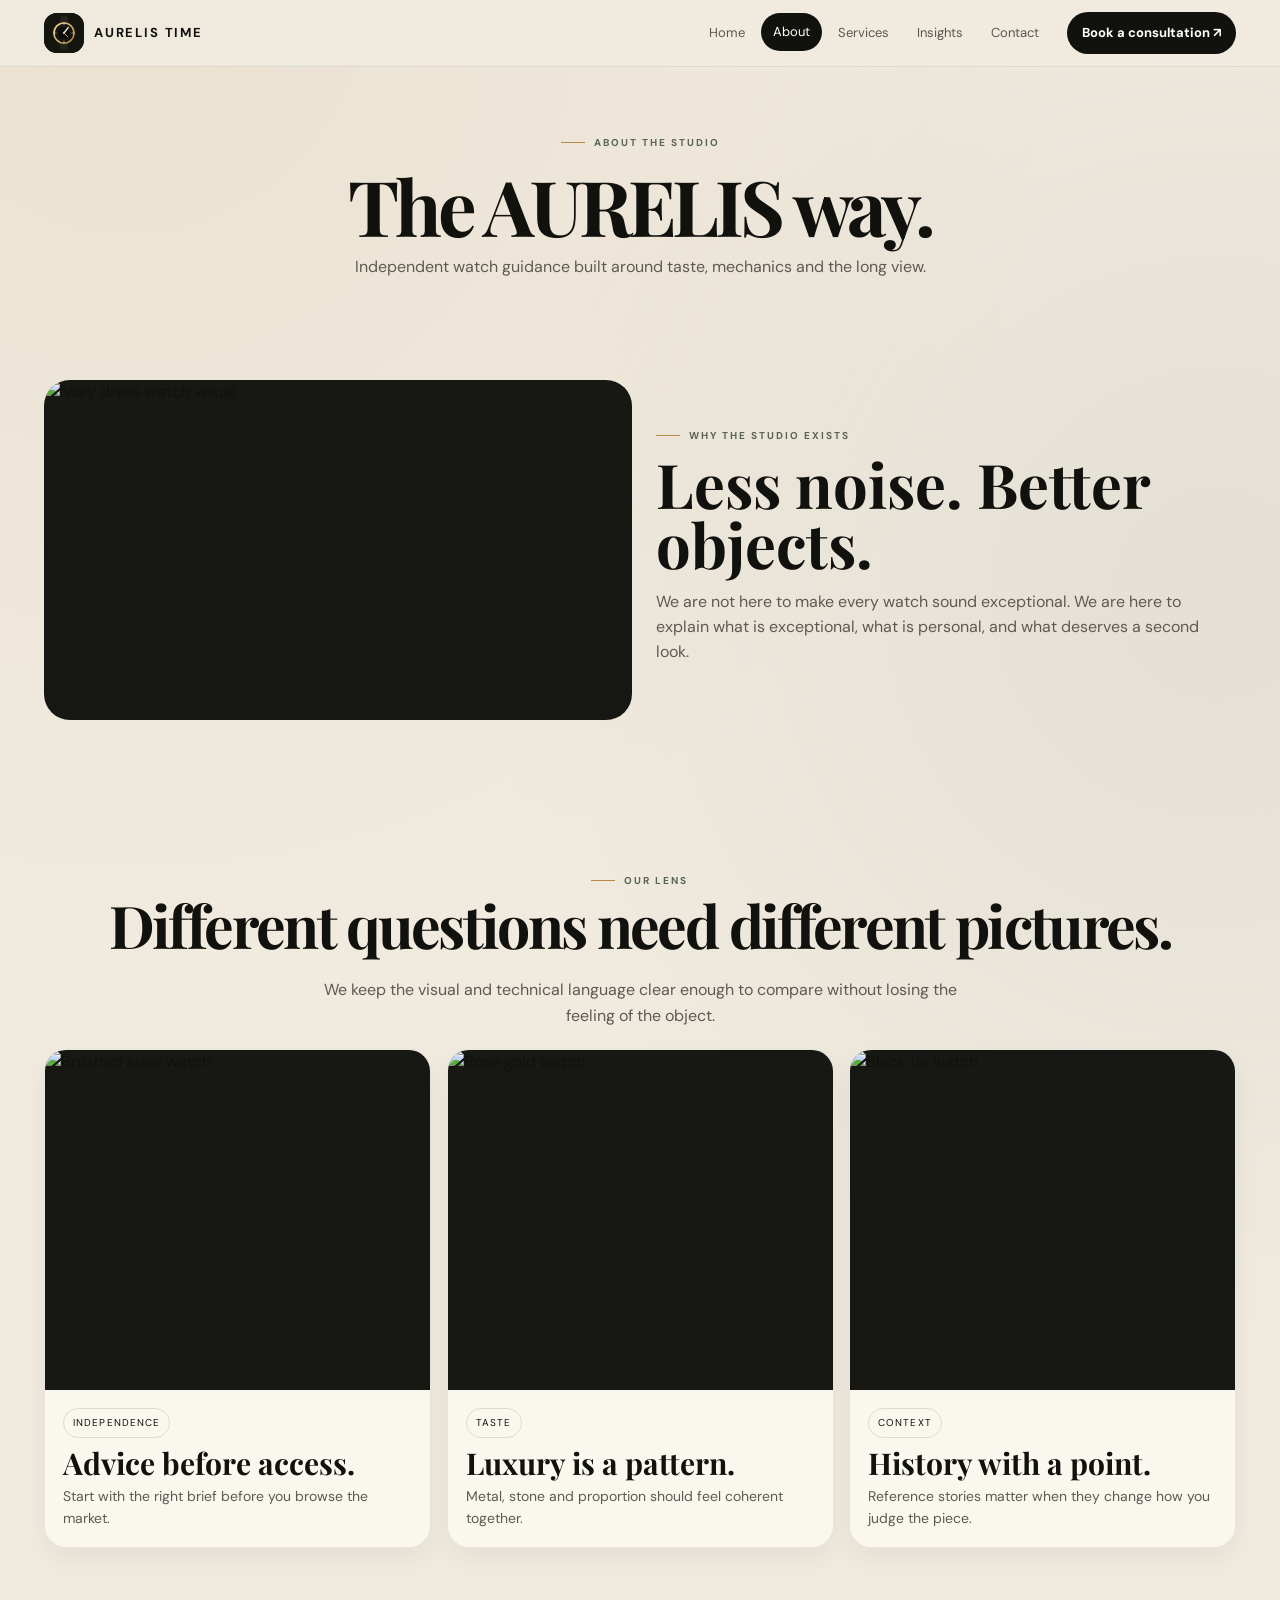
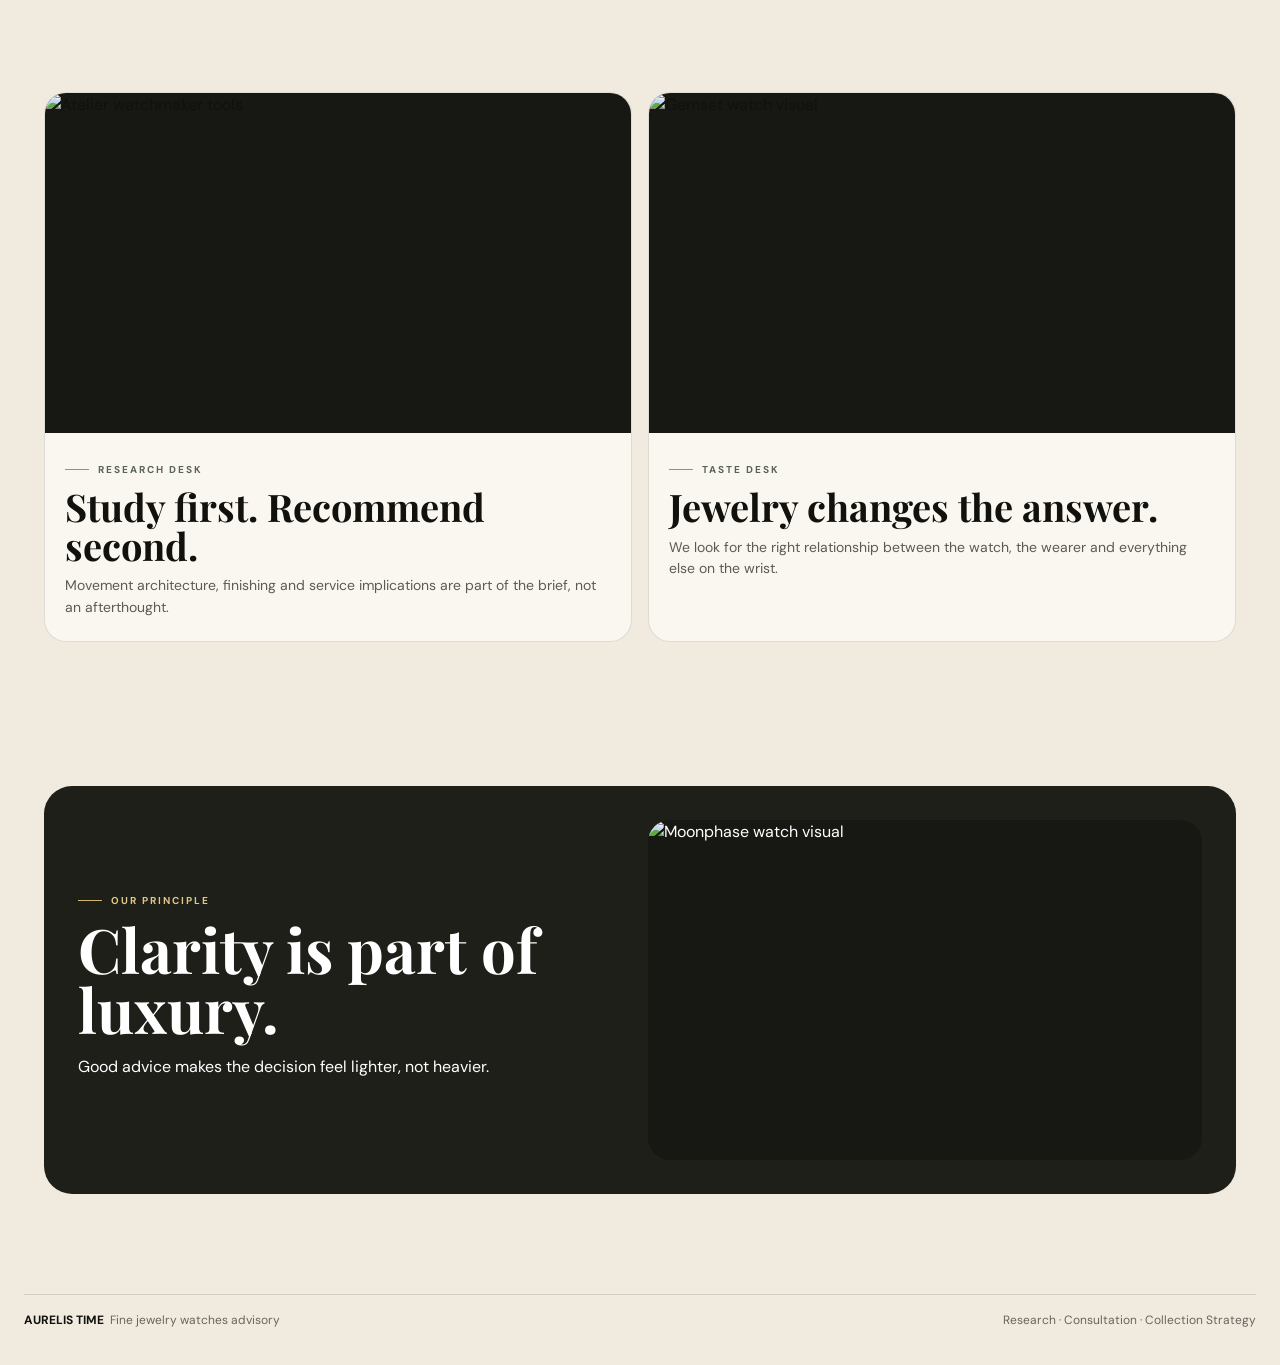
==== about.html @ 99f890ec "FirstCommit" ====
<!doctype html><html lang="en"><head><meta charset="utf-8"><meta name="viewport" content="width=device-width,initial-scale=1"><title>About — AURELIS TIME</title><meta name="description" content="About AURELIS TIME and our independent fine jewelry watch advisory approach."><link rel="icon" href="assets/favicon.svg" type="image/svg+xml"><link rel="stylesheet" href="styles.css"></head><body data-page="about"><header class="site-header"><div class="nav"><a class="brand" href="index.html"><span class="logo-mark"><img src="assets/favicon.svg" alt="AURELIS TIME logo" loading="lazy" decoding="async"></span><span>AURELIS TIME</span></a><button class="menu-btn" aria-label="Open menu">☰</button><nav class="nav-links"><a data-page="home" href="index.html">Home</a><a data-page="about" href="about.html">About</a><a data-page="services" href="services.html">Services</a><a data-page="insights" href="insights.html">Insights</a><a data-page="contact" href="contact.html">Contact</a></nav><a class="nav-cta" href="contact.html">Book a consultation ↗</a></div></header><main>
<section class="page-hero centered"><div class="eyebrow">About the studio</div><h1>The AURELIS way.</h1><p>Independent watch guidance built around taste, mechanics and the long view.</p></section>
<section class="section"><div class="center-stage"><div class="image-wrap"><img src="https://images.pexels.com/photos/7263465/pexels-photo-7263465.jpeg?cs=srgb&dl=pexels-rachel-claire-7263465.jpg&fm=jpg" alt="Ivory dress watch visual" loading="lazy" decoding="async"></div><div class="stage-copy"><div class="eyebrow">Why the studio exists</div><h2>Less noise. Better objects.</h2><p>We are not here to make every watch sound exceptional. We are here to explain what is exceptional, what is personal, and what deserves a second look.</p></div></div></section>
<section class="section"><div class="section-head centered"><div><div class="eyebrow">Our lens</div><h2>Different questions need different pictures.</h2></div><p>We keep the visual and technical language clear enough to compare without losing the feeling of the object.</p></div><div class="card-grid waterfall"><article class="card"><div class="image-wrap"><img src="https://images.pexels.com/photos/17572540/pexels-photo-17572540.png?cs=srgb&dl=pexels-sirflynn-17572540.jpg&fm=jpg" alt="Brushed steel watch" loading="lazy" decoding="async"></div><div class="card-body"><span class="chip">Independence</span><h3>Advice before access.</h3><p>Start with the right brief before you browse the market.</p></div></article><article class="card"><div class="image-wrap"><img src="https://images.pexels.com/photos/25227839/pexels-photo-25227839.jpeg?cs=srgb&dl=pexels-melike-b-1541266-25227839.jpg&fm=jpg" alt="Rose gold watch" loading="lazy" decoding="async"></div><div class="card-body"><span class="chip">Taste</span><h3>Luxury is a pattern.</h3><p>Metal, stone and proportion should feel coherent together.</p></div></article><article class="card"><div class="image-wrap"><img src="https://images.pexels.com/photos/16562978/pexels-photo-16562978.jpeg?cs=srgb&dl=pexels-alex-orellana-2354502-16562978.jpg&fm=jpg" alt="Black tie watch" loading="lazy" decoding="async"></div><div class="card-body"><span class="chip">Context</span><h3>History with a point.</h3><p>Reference stories matter when they change how you judge the piece.</p></div></article></div></section>
<section class="section"><div class="split"><article class="split-panel"><div class="image-wrap"><img src="https://images.pexels.com/photos/8327807/pexels-photo-8327807.jpeg?cs=srgb&dl=pexels-tima-miroshnichenko-8327807.jpg&fm=jpg" alt="Atelier watchmaker tools" loading="lazy" decoding="async"></div><div class="copy"><div class="eyebrow">Research desk</div><h3>Study first. Recommend second.</h3><p>Movement architecture, finishing and service implications are part of the brief, not an afterthought.</p></div></article><article class="split-panel"><div class="image-wrap"><img src="https://images.pexels.com/photos/32025019/pexels-photo-32025019.jpeg?cs=srgb&dl=pexels-zay-small-2151143883-32025019.jpg&fm=jpg" alt="Gemset watch visual" loading="lazy" decoding="async"></div><div class="copy"><div class="eyebrow">Taste desk</div><h3>Jewelry changes the answer.</h3><p>We look for the right relationship between the watch, the wearer and everything else on the wrist.</p></div></article></div></section>
<section class="section"><div class="dark-band"><div class="center-stage dark-stage"><div><div class="eyebrow light">Our principle</div><h2>Clarity is part of luxury.</h2><p>Good advice makes the decision feel lighter, not heavier.</p></div><img src="https://images.pexels.com/photos/15997560/pexels-photo-15997560.jpeg?cs=srgb&dl=pexels-valeriya-15997560.jpg&fm=jpg" alt="Moonphase watch visual" loading="lazy" decoding="async"></div></div></section>
</main><footer><div class="foot"><div><b>AURELIS TIME</b><span>Fine jewelry watches advisory</span></div><div>Research · Consultation · Collection Strategy</div></div></footer><script src="app.js"></script></body></html>
---- styles.css ----
@import url('https://fonts.googleapis.com/css2?family=DM+Sans:wght@400;500;600;700&family=Playfair+Display:wght@500;600;700&display=swap');
:root{--ink:#11110d;--ink2:#1d1f18;--paper:#f0eadf;--panel:#faf7f0;--line:rgba(18,19,15,.12);--gold:#b68a43;--gold2:#e3c786;--olive:#596455;--muted:#6f6a62;--serif:'Playfair Display',Georgia,serif;--sans:'DM Sans',Arial,sans-serif;--ease:cubic-bezier(.19,1,.22,1)}
*{box-sizing:border-box}html{scroll-behavior:smooth}body{margin:0;background:radial-gradient(circle at 10% 0,rgba(182,138,67,.09),transparent 30%),radial-gradient(circle at 95% 20%,rgba(89,100,85,.08),transparent 28%),var(--paper);color:var(--ink);font-family:var(--sans);line-height:1.55;overflow-x:hidden}body:before{content:'';position:fixed;inset:0;pointer-events:none;opacity:.18;background-image:radial-gradient(rgba(18,19,15,.08) .65px,transparent .65px);background-size:14px 14px;z-index:-1}a{color:inherit;text-decoration:none}img{display:block;width:100%;height:340px;object-fit:cover;background:#171813} img[alt]{color:inherit}button,input,textarea,select{font:inherit}
.site-header{position:sticky;top:0;z-index:1000;background:rgba(240,234,223,.9);backdrop-filter:blur(18px);border-bottom:1px solid rgba(18,19,15,.08)}.nav{max-width:1240px;margin:auto;display:flex;align-items:center;gap:16px;padding:12px 24px}.brand{display:flex;align-items:center;gap:10px;font-size:13px;font-weight:700;letter-spacing:.14em}.logo-mark{width:40px;height:40px;border-radius:13px;overflow:hidden;display:block;flex:none}.logo-mark img{height:40px;object-fit:cover}.nav-links{margin-left:auto;display:flex;gap:4px}.nav-links a{padding:9px 12px;border-radius:999px;font-size:13px;color:#5c574f;transition:.25s var(--ease)}.nav-links a:hover,.nav-links a.active{background:var(--ink);color:#fff;transform:translateY(-1px)}.nav-cta{padding:11px 15px;border-radius:999px;background:var(--ink);color:#fff;font-weight:700;font-size:13px;position:relative;overflow:hidden}.nav-cta:after,.btn:after{content:'';position:absolute;inset:0;background:linear-gradient(115deg,transparent 20%,rgba(255,255,255,.28),transparent 70%);transform:translateX(-130%);transition:.8s var(--ease)}.nav-cta:hover:after,.btn:hover:after{transform:translateX(130%)}.menu-btn{display:none;border:1px solid var(--line);background:transparent;border-radius:12px;padding:9px 11px}
main{max-width:1240px;margin:auto;padding:0 24px}.section{padding:72px 0}.centered{text-align:center}.eyebrow{display:inline-flex;align-items:center;gap:9px;font-size:10px;text-transform:uppercase;letter-spacing:.2em;font-weight:700;color:var(--olive)}.eyebrow:before{content:'';width:24px;height:1px;background:var(--gold)}.eyebrow.light{color:#e5d3ad}.eyebrow.light:before{background:#d6b66d}
.hero{display:grid;grid-template-columns:1.05fr .95fr;gap:34px;align-items:center;padding-top:58px}.hero h1{font-family:var(--serif);font-size:clamp(62px,7.2vw,108px);line-height:.88;letter-spacing:-.065em;margin:16px 0 18px;max-width:720px}.line{display:block;overflow:hidden}.line>span{display:inline-block;animation:rise .95s var(--ease) both}.line:nth-child(2)>span{animation-delay:.12s}.hero h1 em{font-style:normal;color:#9b7335;position:relative}.hero h1 em:after{content:'';position:absolute;left:0;right:-8px;bottom:2px;height:9px;background:linear-gradient(90deg,transparent,rgba(227,199,134,.78),transparent);filter:blur(3px);animation:shine 3s ease-in-out infinite}.lede{max-width:660px;font-size:17px;color:#67625a}.actions{display:flex;gap:10px;flex-wrap:wrap;margin-top:23px}.btn{display:inline-flex;align-items:center;justify-content:center;padding:13px 18px;border-radius:999px;font-size:14px;font-weight:700;position:relative;overflow:hidden;transition:.28s var(--ease)}.btn:hover{transform:translateY(-3px)}.btn-dark{background:var(--ink);color:#fff}.btn-gold{background:linear-gradient(135deg,#8d672f,#d6b570);color:#fff}.btn-soft{background:rgba(255,255,255,.56);border:1px solid var(--line)}.btn-outline-light{color:#fff;border:1px solid rgba(255,255,255,.22);background:transparent}
.micro-note{margin-top:18px;font-size:11px;letter-spacing:.06em;color:#777067;display:flex;align-items:center;gap:8px}.micro-note span{width:7px;height:7px;border-radius:50%;background:var(--gold);box-shadow:0 0 0 5px rgba(182,138,67,.12)}.hero-media,.dark-image{position:relative;border-radius:30px;overflow:hidden;background:#161812;box-shadow:0 26px 70px rgba(38,29,14,.16)}.hero-media{height:340px}.hero-media img{height:340px}.hero-media:after,.dark-image:after,.image-wrap:after,.rail-card:after{content:'';position:absolute;inset:0;background:linear-gradient(120deg,transparent 20%,rgba(255,255,255,.16),transparent 65%);transform:translateX(-125%);animation:mediaSweep 6s ease-in-out infinite}.hero-badge{position:absolute;top:18px;right:18px;width:96px;height:96px;border-radius:50%;display:grid;place-items:center;text-align:center;background:rgba(18,19,15,.78);color:#fff;backdrop-filter:blur(12px);font-size:9px;text-transform:uppercase;letter-spacing:.12em;z-index:2}.hero-note{position:absolute;bottom:16px;left:16px;z-index:2;padding:9px 12px;border-radius:12px;background:rgba(18,19,15,.75);color:#fff;font-size:11px}
.page-hero{padding:68px 0 28px;display:flex;flex-direction:column;align-items:center;gap:12px}.page-hero h1{font-family:var(--serif);font-size:clamp(46px,6vw,88px);line-height:.95;letter-spacing:-.055em;margin:6px auto 0;max-width:1200px;white-space:nowrap;overflow:visible;text-wrap:balance}.page-hero p{max-width:720px;margin:0 auto;color:#5e5a53;font-size:16px;line-height:1.65}.page-hero.centered{text-align:center}
.section-head{display:flex;align-items:end;justify-content:space-between;gap:24px;margin-bottom:20px}.section-head.centered{align-items:center;flex-direction:column}.section-head h2{font-family:var(--serif);font-size:clamp(40px,4.6vw,68px);line-height:.98;letter-spacing:-.045em;margin:7px 0 0}.section-head p{max-width:430px;color:#5e5a53;margin:0;line-height:1.6}.section-head.centered p{max-width:680px}.card-grid{display:grid;grid-template-columns:repeat(3,1fr);gap:16px}.card{background:rgba(250,247,240,.96);border:1px solid rgba(18,19,15,.08);border-radius:22px;overflow:hidden;box-shadow:0 12px 28px rgba(35,27,16,.05);transition:.5s var(--ease)}.card:hover{transform:translateY(-8px);box-shadow:0 26px 54px rgba(35,27,16,.14)}.image-wrap{overflow:hidden;position:relative}.image-wrap img{height:340px;transition:transform .9s var(--ease)}.card:hover .image-wrap img,.split-panel:hover .image-wrap img{transform:scale(1.05)}.card-body{padding:18px;color:var(--ink)}.chip{display:inline-flex;padding:6px 9px;border:1px solid var(--line);border-radius:999px;text-transform:uppercase;letter-spacing:.11em;font-size:10px;margin-bottom:10px}.card h3,.split-panel h3{font-family:var(--serif);font-size:30px;line-height:1.02;margin:0 0 8px}.card p,.split-panel p{margin:0;color:#6d685f;font-size:14px}
.waterfall .card{opacity:1;transform:translateY(26px) scale(.99)}.waterfall.show .card{animation:fall .85s var(--ease) forwards}.waterfall.show .card:nth-child(2){animation-delay:.08s}.waterfall.show .card:nth-child(3){animation-delay:.16s}.waterfall.show .card:nth-child(4){animation-delay:.24s}.waterfall.show .card:nth-child(5){animation-delay:.32s}.waterfall.show .card:nth-child(6){animation-delay:.4s}
.rail-shell{overflow:hidden;padding:4px 0 12px}.rail-track{display:flex;gap:14px;width:max-content;animation:rail 34s linear infinite}.rail-shell:hover .rail-track{animation-play-state:paused}.rail-card{position:relative;width:320px;flex:0 0 auto;border-radius:22px;overflow:hidden;background:#11120f;box-shadow:0 18px 38px rgba(26,20,10,.16)}.rail-card img{height:340px;transition:transform 1s var(--ease)}.rail-card:hover img{transform:scale(1.05)}.rail-copy{position:absolute;left:14px;right:14px;bottom:14px;padding:11px 12px;border-radius:13px;background:rgba(18,19,15,.72);color:#fff;backdrop-filter:blur(10px);z-index:2}.rail-copy b{display:block;font-family:var(--serif);font-size:21px}.rail-copy small{font-size:9px;letter-spacing:.12em;text-transform:uppercase;color:rgba(255,255,255,.62)}
.dark-band{background:var(--ink2);color:#fff;border-radius:28px;overflow:hidden;padding:0}.band-grid{display:grid;grid-template-columns:1.05fr .95fr;min-height:340px}.band-grid>div:first-child{padding:34px}.band-grid h2{font-family:var(--serif);font-size:clamp(42px,4.8vw,70px);line-height:.98;letter-spacing:-.05em;margin:12px 0 14px}.band-grid p{color:rgba(255,255,255,.68);max-width:650px}.dark-image{border-radius:0;box-shadow:none}.dark-image img{height:340px}.split{display:grid;grid-template-columns:1fr 1fr;gap:16px}.split-panel{background:var(--panel);border:1px solid var(--line);border-radius:22px;overflow:hidden}.split-panel .copy{padding:20px 20px 22px;color:var(--ink)}.split-panel h3{font-size:38px;margin:10px 0}.split-panel img{height:340px}
.collapse{display:grid;grid-template-columns:repeat(3,1fr);gap:14px}.collapse.four{grid-template-columns:repeat(4,1fr)}.collapse-card{background:var(--panel);border:1px solid var(--line);border-radius:20px;overflow:hidden;transition:.5s var(--ease)}.collapse-card:hover{transform:translateY(-5px)}.collapse-card .top{padding:18px}.collapse-card .top b{font-size:10px;text-transform:uppercase;letter-spacing:.15em;color:var(--olive)}.collapse-card h3{font-family:var(--serif);font-size:29px;line-height:1;margin:10px 0 6px}.collapse-card p{margin:0;color:#6d685f;font-size:14px}.fold{height:0;overflow:hidden;transition:height .65s var(--ease)}.collapse-card:hover .fold{height:340px}.fold img{height:340px}
.center-stage{display:grid;grid-template-columns:1fr 1fr;gap:16px;align-items:center}.center-stage .stage-copy{padding:0 8px}.center-stage h2{font-family:var(--serif);font-size:clamp(42px,4.8vw,70px);line-height:.98;margin:10px 0}.center-stage img{height:340px;border-radius:26px}.dark-stage{padding:34px;color:#fff}.dark-stage img{border-radius:22px}
.contact-grid{display:grid;grid-template-columns:1fr 1.2fr;gap:16px}.contact-card{background:var(--ink2);color:#fff;border-radius:22px;padding:28px}.contact-card h2{font-family:var(--serif);font-size:48px;line-height:1;margin:10px 0 22px}.contact-item{padding:15px 0;border-top:1px solid rgba(255,255,255,.1);display:flex;flex-direction:column}.contact-item small{color:#d5bf92;text-transform:uppercase;letter-spacing:.14em;font-size:9px;margin-bottom:4px}.contact-form{background:var(--panel);border:1px solid var(--line);border-radius:22px;padding:28px}.form-grid{display:grid;grid-template-columns:1fr 1fr;gap:14px}.field{display:flex;flex-direction:column;gap:6px}.field.full{grid-column:1/-1}.field label{font-size:11px;text-transform:uppercase;letter-spacing:.12em;color:#6d685f}.field input,.field textarea,.field select{border:1px solid rgba(18,19,15,.12);background:#fffdf8;border-radius:13px;padding:12px 13px;outline:none}.field textarea{min-height:150px;resize:vertical}.map{height:340px;border-radius:22px;overflow:hidden;margin-top:16px;border:1px solid var(--line)}.map iframe{width:100%;height:100%;border:0}
footer{padding:28px 24px 36px}.foot{max-width:1240px;margin:auto;border-top:1px solid var(--line);padding-top:16px;display:flex;justify-content:space-between;gap:14px;font-size:12px;color:#69645c}.foot b{color:var(--ink)}.foot span{margin-left:6px}
.reveal,.reveal-left,.reveal-right{opacity:1;transition:opacity .75s var(--ease),transform .75s var(--ease)}.reveal{transform:translateY(38px)}.reveal-left{transform:translateX(-46px)}.reveal-right{transform:translateX(46px)}.reveal.show,.reveal-left.show,.reveal-right.show{opacity:1;transform:none}
@keyframes rise{from{opacity:0;transform:translateY(48px);filter:blur(10px)}to{opacity:1;transform:none;filter:none}}@keyframes shine{0%,100%{transform:translateX(-15%);opacity:.2}50%{transform:translateX(15%);opacity:1}}@keyframes mediaSweep{0%,54%{transform:translateX(-125%)}70%,100%{transform:translateX(125%)}}@keyframes fall{to{opacity:1;transform:none}}@keyframes rail{from{transform:translateX(0)}to{transform:translateX(-50%)}}
@media(max-width:980px){.nav-links{display:none;position:absolute;top:64px;left:16px;right:16px;background:rgba(240,234,223,.97);padding:10px;border:1px solid var(--line);border-radius:16px;box-shadow:0 18px 40px rgba(26,20,10,.12);flex-direction:column}.nav-links.open{display:flex}.menu-btn{display:block;margin-left:auto}.nav-cta{display:none}.hero,.split,.band-grid,.center-stage,.contact-grid{grid-template-columns:1fr}.card-grid{grid-template-columns:1fr 1fr}.collapse,.collapse.four{grid-template-columns:1fr 1fr}.hero-media{order:-1}.page-hero h1{white-space:normal}.page-hero{padding-top:56px}.dark-image,.hero-media{border-radius:24px}.hero-media,.dark-image,.dark-image img{height:340px}}
@media(max-width:680px){main{padding:0 16px}.section{padding:52px 0}.nav{padding:10px 16px}.brand span:last-child{display:none}.hero h1{font-size:clamp(48px,15vw,76px)}.hero{padding-top:36px}.card-grid,.collapse,.collapse.four,.form-grid{grid-template-columns:1fr}.rail-card{width:280px}.section-head h2,.band-grid h2,.center-stage h2{font-size:44px}.page-hero h1{font-size:50px}.contact-card h2{font-size:42px}.foot{flex-direction:column}.hero-media,.hero-media img,.dark-image,.dark-image img,.image-wrap img,.map,.split-panel img,.center-stage img{height:340px}.collapse-card:hover .fold{height:340px}}
@media(prefers-reduced-motion:reduce){html{scroll-behavior:auto}.line>span,.hero h1 em:after,.hero-media:after,.dark-image:after,.image-wrap:after,.rail-card:after{animation:none}.rail-track{animation:none;overflow:auto}.waterfall .card,.reveal,.reveal-left,.reveal-right{opacity:1;transform:none}}

/* Final readability pass */
.page-hero.centered{color:var(--ink);text-align:center}
.section-head h2,.band-grid h2,.center-stage h2,.card h3,.split-panel h3,.collapse-card h3{color:var(--ink)}
.dark-band h2,.dark-band p,.dark-stage h2,.dark-stage p{color:#fff}
.dark-band .eyebrow{color:var(--gold2)}
.card-body p,.split-panel p,.collapse-card p,.stage-copy p{color:#5e5a53}
.btn{display:inline-flex;align-items:center;justify-content:center;min-height:46px;white-space:nowrap;position:relative;z-index:2}
.hero-copy,.hero-media,.section-head,.card,.split-panel,.collapse-card,.band-grid,.center-stage,.contact-card,.contact-form{min-width:0}
.hero-copy{position:relative;z-index:3}
.hero-copy h1{position:relative;z-index:3}
.hero-media{position:relative;z-index:1}
@media(max-width:980px){.page-hero h1{white-space:normal}.page-hero p{padding:0 16px}.hero-copy h1{overflow:visible}}
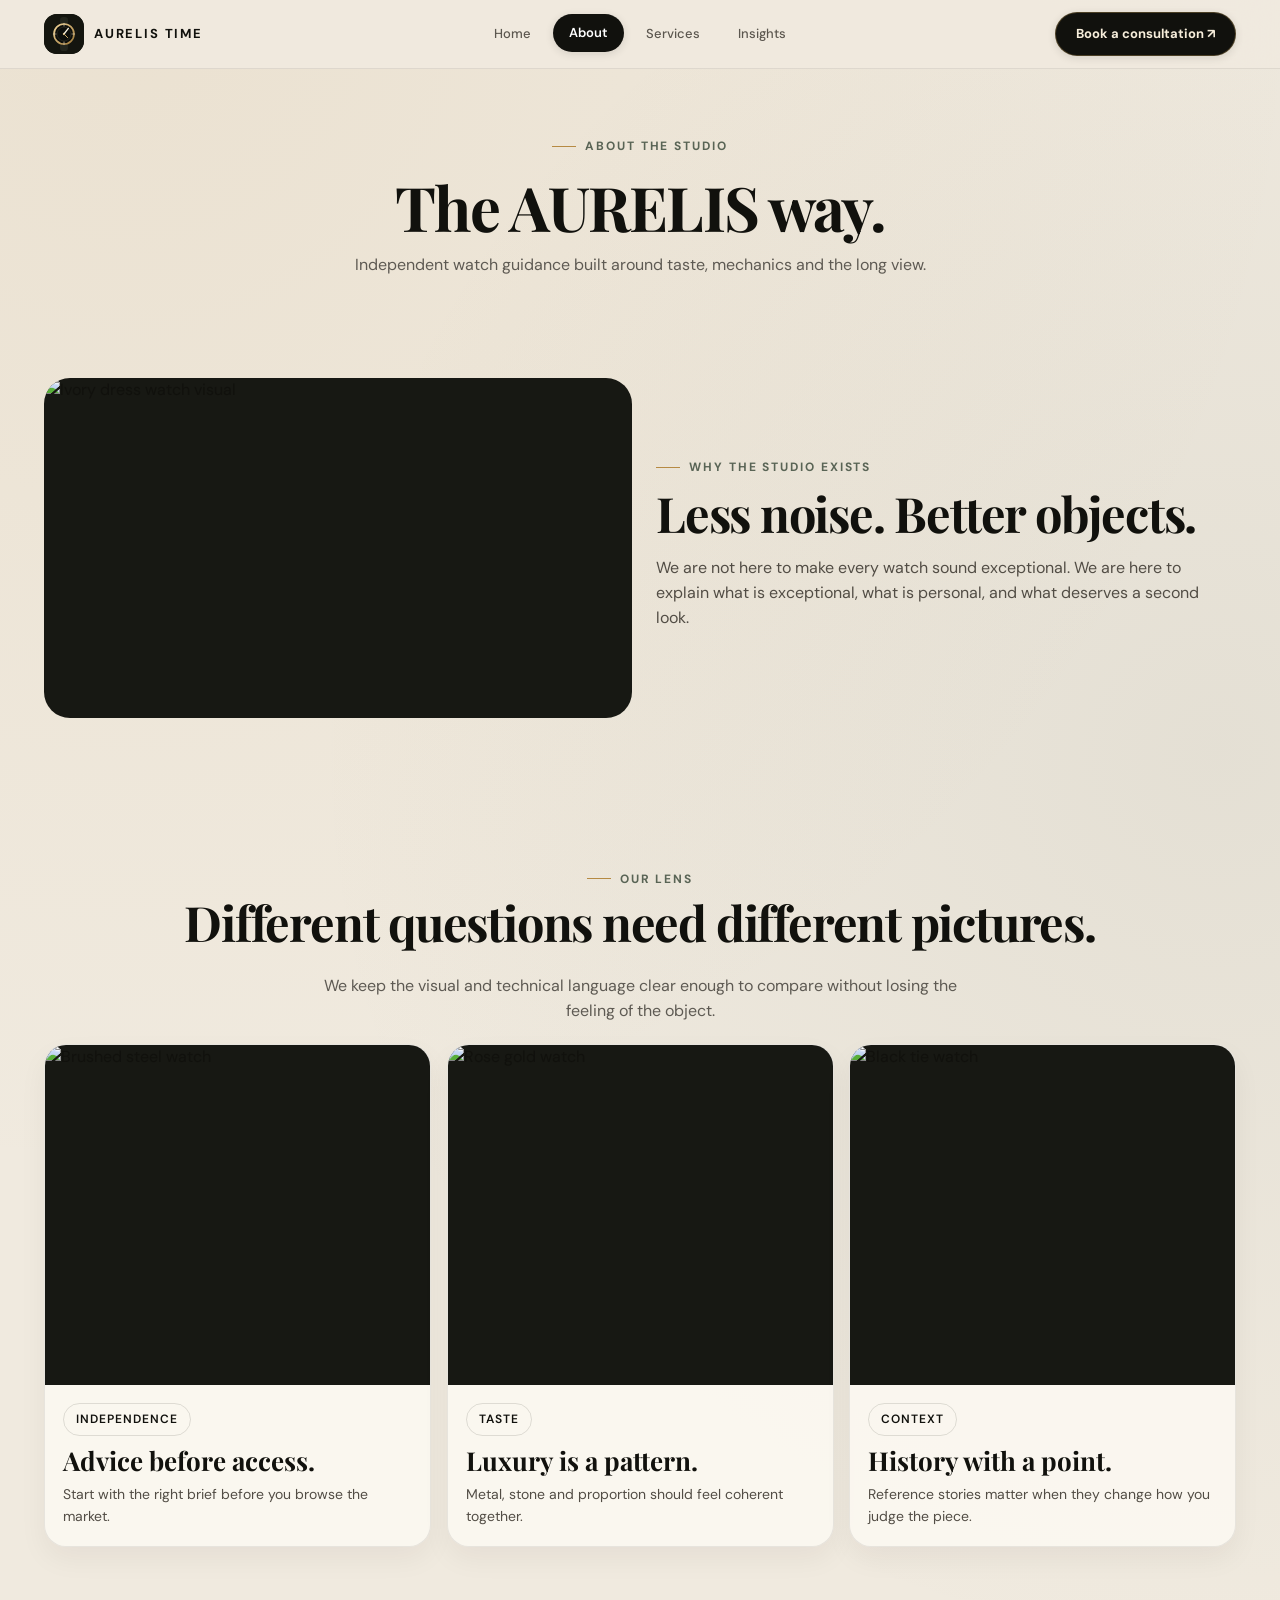
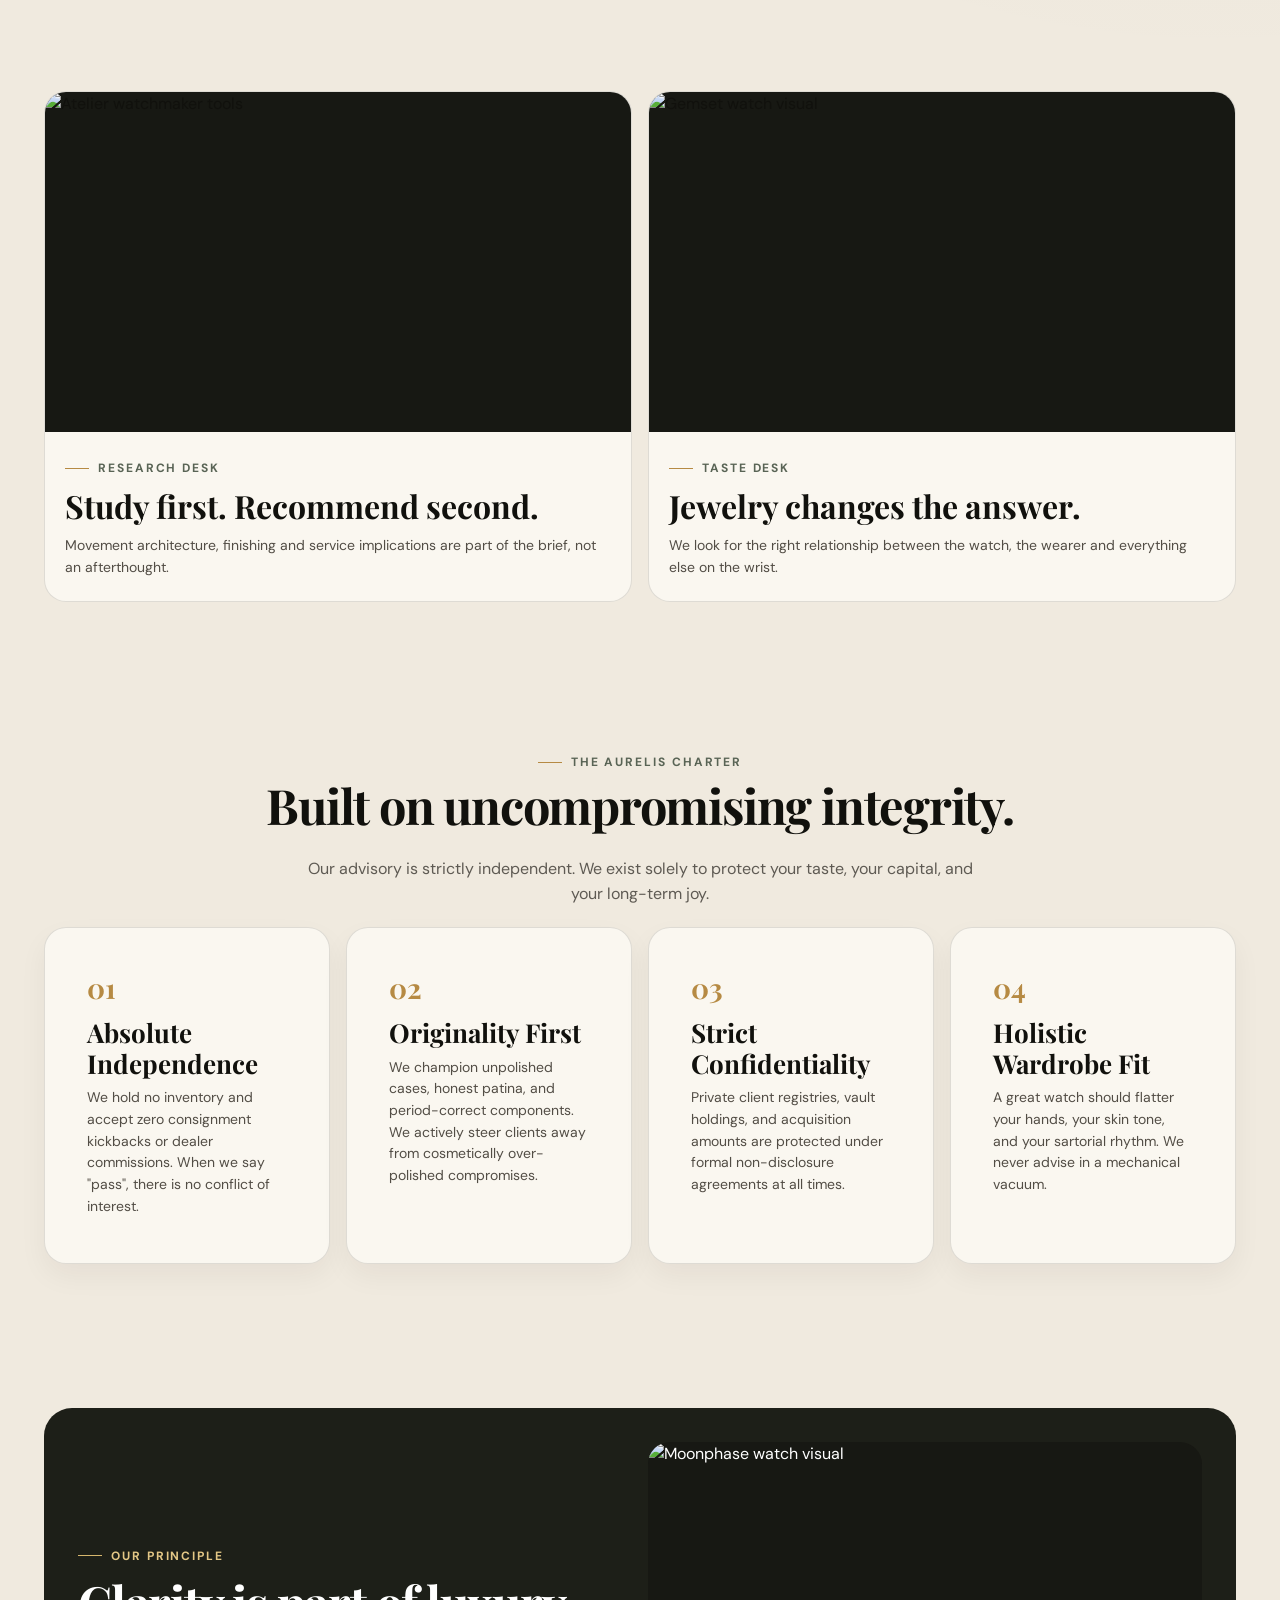
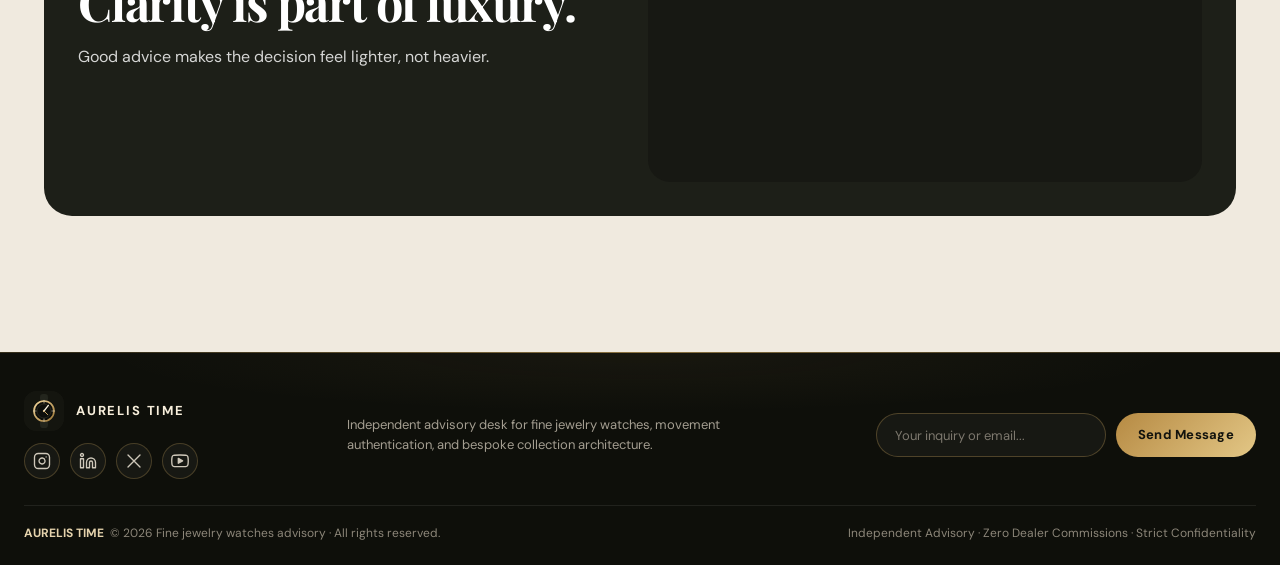
==== commit e67041bc: "Refine mobile layout, card alignments, text legibility, and global advisory locations" ====
--- a/about.html
+++ b/about.html
@@ -1,7 +1,204 @@
-<!doctype html><html lang="en"><head><meta charset="utf-8"><meta name="viewport" content="width=device-width,initial-scale=1"><title>About — AURELIS TIME</title><meta name="description" content="About AURELIS TIME and our independent fine jewelry watch advisory approach."><link rel="icon" href="assets/favicon.svg" type="image/svg+xml"><link rel="stylesheet" href="styles.css"></head><body data-page="about"><header class="site-header"><div class="nav"><a class="brand" href="index.html"><span class="logo-mark"><img src="assets/favicon.svg" alt="AURELIS TIME logo" loading="lazy" decoding="async"></span><span>AURELIS TIME</span></a><button class="menu-btn" aria-label="Open menu">☰</button><nav class="nav-links"><a data-page="home" href="index.html">Home</a><a data-page="about" href="about.html">About</a><a data-page="services" href="services.html">Services</a><a data-page="insights" href="insights.html">Insights</a><a data-page="contact" href="contact.html">Contact</a></nav><a class="nav-cta" href="contact.html">Book a consultation ↗</a></div></header><main>
-<section class="page-hero centered"><div class="eyebrow">About the studio</div><h1>The AURELIS way.</h1><p>Independent watch guidance built around taste, mechanics and the long view.</p></section>
-<section class="section"><div class="center-stage"><div class="image-wrap"><img src="https://images.pexels.com/photos/7263465/pexels-photo-7263465.jpeg?cs=srgb&dl=pexels-rachel-claire-7263465.jpg&fm=jpg" alt="Ivory dress watch visual" loading="lazy" decoding="async"></div><div class="stage-copy"><div class="eyebrow">Why the studio exists</div><h2>Less noise. Better objects.</h2><p>We are not here to make every watch sound exceptional. We are here to explain what is exceptional, what is personal, and what deserves a second look.</p></div></div></section>
-<section class="section"><div class="section-head centered"><div><div class="eyebrow">Our lens</div><h2>Different questions need different pictures.</h2></div><p>We keep the visual and technical language clear enough to compare without losing the feeling of the object.</p></div><div class="card-grid waterfall"><article class="card"><div class="image-wrap"><img src="https://images.pexels.com/photos/17572540/pexels-photo-17572540.png?cs=srgb&dl=pexels-sirflynn-17572540.jpg&fm=jpg" alt="Brushed steel watch" loading="lazy" decoding="async"></div><div class="card-body"><span class="chip">Independence</span><h3>Advice before access.</h3><p>Start with the right brief before you browse the market.</p></div></article><article class="card"><div class="image-wrap"><img src="https://images.pexels.com/photos/25227839/pexels-photo-25227839.jpeg?cs=srgb&dl=pexels-melike-b-1541266-25227839.jpg&fm=jpg" alt="Rose gold watch" loading="lazy" decoding="async"></div><div class="card-body"><span class="chip">Taste</span><h3>Luxury is a pattern.</h3><p>Metal, stone and proportion should feel coherent together.</p></div></article><article class="card"><div class="image-wrap"><img src="https://images.pexels.com/photos/16562978/pexels-photo-16562978.jpeg?cs=srgb&dl=pexels-alex-orellana-2354502-16562978.jpg&fm=jpg" alt="Black tie watch" loading="lazy" decoding="async"></div><div class="card-body"><span class="chip">Context</span><h3>History with a point.</h3><p>Reference stories matter when they change how you judge the piece.</p></div></article></div></section>
-<section class="section"><div class="split"><article class="split-panel"><div class="image-wrap"><img src="https://images.pexels.com/photos/8327807/pexels-photo-8327807.jpeg?cs=srgb&dl=pexels-tima-miroshnichenko-8327807.jpg&fm=jpg" alt="Atelier watchmaker tools" loading="lazy" decoding="async"></div><div class="copy"><div class="eyebrow">Research desk</div><h3>Study first. Recommend second.</h3><p>Movement architecture, finishing and service implications are part of the brief, not an afterthought.</p></div></article><article class="split-panel"><div class="image-wrap"><img src="https://images.pexels.com/photos/32025019/pexels-photo-32025019.jpeg?cs=srgb&dl=pexels-zay-small-2151143883-32025019.jpg&fm=jpg" alt="Gemset watch visual" loading="lazy" decoding="async"></div><div class="copy"><div class="eyebrow">Taste desk</div><h3>Jewelry changes the answer.</h3><p>We look for the right relationship between the watch, the wearer and everything else on the wrist.</p></div></article></div></section>
-<section class="section"><div class="dark-band"><div class="center-stage dark-stage"><div><div class="eyebrow light">Our principle</div><h2>Clarity is part of luxury.</h2><p>Good advice makes the decision feel lighter, not heavier.</p></div><img src="https://images.pexels.com/photos/15997560/pexels-photo-15997560.jpeg?cs=srgb&dl=pexels-valeriya-15997560.jpg&fm=jpg" alt="Moonphase watch visual" loading="lazy" decoding="async"></div></div></section>
-</main><footer><div class="foot"><div><b>AURELIS TIME</b><span>Fine jewelry watches advisory</span></div><div>Research · Consultation · Collection Strategy</div></div></footer><script src="app.js"></script></body></html>+<!doctype html>
+<html lang="en">
+
+<head>
+    <meta charset="utf-8">
+    <meta name="viewport" content="width=device-width,initial-scale=1">
+    <title>About — AURELIS TIME</title>
+    <meta name="description" content="About AURELIS TIME and our independent fine jewelry watch advisory approach.">
+    <link rel="icon" href="assets/favicon.svg" type="image/svg+xml">
+    <link rel="stylesheet" href="styles.css">
+</head>
+
+<body data-page="about">
+    <header class="site-header">
+        <div class="nav"><a class="brand" href="index.html"><span class="logo-mark"><img src="assets/favicon.svg"
+                        alt="AURELIS TIME logo" loading="lazy" decoding="async"></span><span>AURELIS TIME</span></a>
+            <nav class="nav-links"><a data-page="home" href="index.html">Home</a><a data-page="about" class="active"
+                    href="about.html">About</a><a data-page="services" href="services.html">Services</a><a
+                    data-page="insights" href="insights.html">Insights</a><a class="nav-cta nav-cta-mobile"
+                    href="contact.html">Book a consultation ↗</a></nav><a class="nav-cta nav-cta-desktop"
+                href="contact.html">Book a consultation ↗</a><button class="menu-btn" aria-label="Open menu">☰</button>
+        </div>
+    </header>
+    <main>
+        <section class="page-hero centered">
+            <div class="eyebrow">About the studio</div>
+            <h1>The AURELIS way.</h1>
+            <p>Independent watch guidance built around taste, mechanics and the long view.</p>
+        </section>
+        <section class="section">
+            <div class="center-stage">
+                <div class="image-wrap"><img
+                        src="https://images.pexels.com/photos/7263465/pexels-photo-7263465.jpeg?cs=srgb&dl=pexels-rachel-claire-7263465.jpg&fm=jpg"
+                        alt="Ivory dress watch visual" loading="lazy" decoding="async"></div>
+                <div class="stage-copy">
+                    <div class="eyebrow">Why the studio exists</div>
+                    <h2>Less noise. Better objects.</h2>
+                    <p>We are not here to make every watch sound exceptional. We are here to explain what is
+                        exceptional, what is personal, and what deserves a second look.</p>
+                </div>
+            </div>
+        </section>
+        <section class="section">
+            <div class="section-head centered">
+                <div>
+                    <div class="eyebrow">Our lens</div>
+                    <h2>Different questions need different pictures.</h2>
+                </div>
+                <p>We keep the visual and technical language clear enough to compare without losing the feeling of the
+                    object.</p>
+            </div>
+            <div class="card-grid waterfall">
+                <article class="card">
+                    <div class="image-wrap"><img
+                            src="https://images.pexels.com/photos/17572540/pexels-photo-17572540.png?cs=srgb&dl=pexels-sirflynn-17572540.jpg&fm=jpg"
+                            alt="Brushed steel watch" loading="lazy" decoding="async"></div>
+                    <div class="card-body"><span class="chip">Independence</span>
+                        <h3>Advice before access.</h3>
+                        <p>Start with the right brief before you browse the market.</p>
+                    </div>
+                </article>
+                <article class="card">
+                    <div class="image-wrap"><img
+                            src="https://images.pexels.com/photos/25227839/pexels-photo-25227839.jpeg?cs=srgb&dl=pexels-melike-b-1541266-25227839.jpg&fm=jpg"
+                            alt="Rose gold watch" loading="lazy" decoding="async"></div>
+                    <div class="card-body"><span class="chip">Taste</span>
+                        <h3>Luxury is a pattern.</h3>
+                        <p>Metal, stone and proportion should feel coherent together.</p>
+                    </div>
+                </article>
+                <article class="card">
+                    <div class="image-wrap"><img
+                            src="https://images.pexels.com/photos/16562978/pexels-photo-16562978.jpeg?cs=srgb&dl=pexels-alex-orellana-2354502-16562978.jpg&fm=jpg"
+                            alt="Black tie watch" loading="lazy" decoding="async"></div>
+                    <div class="card-body"><span class="chip">Context</span>
+                        <h3>History with a point.</h3>
+                        <p>Reference stories matter when they change how you judge the piece.</p>
+                    </div>
+                </article>
+            </div>
+        </section>
+        <section class="section">
+            <div class="split">
+                <article class="split-panel">
+                    <div class="image-wrap"><img
+                            src="https://images.pexels.com/photos/8327807/pexels-photo-8327807.jpeg?cs=srgb&dl=pexels-tima-miroshnichenko-8327807.jpg&fm=jpg"
+                            alt="Atelier watchmaker tools" loading="lazy" decoding="async"></div>
+                    <div class="copy">
+                        <div class="eyebrow">Research desk</div>
+                        <h3>Study first. Recommend second.</h3>
+                        <p>Movement architecture, finishing and service implications are part of the brief, not an
+                            afterthought.</p>
+                    </div>
+                </article>
+                <article class="split-panel">
+                    <div class="image-wrap"><img
+                            src="https://images.pexels.com/photos/32025019/pexels-photo-32025019.jpeg?cs=srgb&dl=pexels-zay-small-2151143883-32025019.jpg&fm=jpg"
+                            alt="Gemset watch visual" loading="lazy" decoding="async"></div>
+                    <div class="copy">
+                        <div class="eyebrow">Taste desk</div>
+                        <h3>Jewelry changes the answer.</h3>
+                        <p>We look for the right relationship between the watch, the wearer and everything else on the
+                            wrist.</p>
+                    </div>
+                </article>
+            </div>
+        </section>
+        <section class="section">
+            <div class="section-head centered">
+                <div>
+                    <div class="eyebrow">The Aurelis Charter</div>
+                    <h2>Built on uncompromising integrity.</h2>
+                </div>
+                <p>Our advisory is strictly independent. We exist solely to protect your taste, your capital, and your long-term joy.</p>
+            </div>
+            <div class="card-grid waterfall four-cols">
+                <article class="card charter-card">
+                    <div class="card-body">
+                        <div class="charter-num">01</div>
+                        <h3>Absolute Independence</h3>
+                        <p>We hold no inventory and accept zero consignment kickbacks or dealer commissions. When we say "pass", there is no conflict of interest.</p>
+                    </div>
+                </article>
+                <article class="card charter-card">
+                    <div class="card-body">
+                        <div class="charter-num">02</div>
+                        <h3>Originality First</h3>
+                        <p>We champion unpolished cases, honest patina, and period-correct components. We actively steer clients away from cosmetically over-polished compromises.</p>
+                    </div>
+                </article>
+                <article class="card charter-card">
+                    <div class="card-body">
+                        <div class="charter-num">03</div>
+                        <h3>Strict Confidentiality</h3>
+                        <p>Private client registries, vault holdings, and acquisition amounts are protected under formal non-disclosure agreements at all times.</p>
+                    </div>
+                </article>
+                <article class="card charter-card">
+                    <div class="card-body">
+                        <div class="charter-num">04</div>
+                        <h3>Holistic Wardrobe Fit</h3>
+                        <p>A great watch should flatter your hands, your skin tone, and your sartorial rhythm. We never advise in a mechanical vacuum.</p>
+                    </div>
+                </article>
+            </div>
+        </section>
+        <section class="section">
+            <div class="dark-band">
+                <div class="center-stage dark-stage">
+                    <div>
+                        <div class="eyebrow light">Our principle</div>
+                        <h2>Clarity is part of luxury.</h2>
+                        <p>Good advice makes the decision feel lighter, not heavier.</p>
+                    </div><img
+                        src="https://images.pexels.com/photos/15997560/pexels-photo-15997560.jpeg?cs=srgb&dl=pexels-valeriya-15997560.jpg&fm=jpg"
+                        alt="Moonphase watch visual" loading="lazy" decoding="async">
+                </div>
+            </div>
+        </section>
+    </main>
+    <footer class="site-footer">
+        <div class="footer-inner">
+            <div class="footer-top">
+                <div class="footer-left">
+                    <a class="brand footer-brand" href="index.html">
+                        <span class="logo-mark"><img src="assets/favicon.svg" alt="AURELIS TIME logo" loading="lazy" decoding="async"></span>
+                        <span>AURELIS TIME</span>
+                    </a>
+                    <div class="social-links">
+                        <a href="https://instagram.com" target="_blank" rel="noopener" class="social-btn" aria-label="Instagram">
+                            <svg width="18" height="18" viewBox="0 0 24 24" fill="none" stroke="currentColor" stroke-width="1.8" stroke-linecap="round" stroke-linejoin="round"><rect x="2" y="2" width="20" height="20" rx="5" ry="5"></rect><path d="M16 11.37A4 4 0 1 1 12.63 8 4 4 0 0 1 16 11.37z"></path><line x1="17.5" y1="6.5" x2="17.51" y2="6.5"></line></svg>
+                        </a>
+                        <a href="https://linkedin.com" target="_blank" rel="noopener" class="social-btn" aria-label="LinkedIn">
+                            <svg width="18" height="18" viewBox="0 0 24 24" fill="none" stroke="currentColor" stroke-width="1.8" stroke-linecap="round" stroke-linejoin="round"><path d="M16 8a6 6 0 0 1 6 6v7h-4v-7a2 2 0 0 0-2-2 2 2 0 0 0-2 2v7h-4v-7a6 6 0 0 1 6-6z"></path><rect x="2" y="9" width="4" height="12"></rect><circle cx="4" cy="4" r="2"></circle></svg>
+                        </a>
+                        <a href="https://x.com" target="_blank" rel="noopener" class="social-btn" aria-label="X (Twitter)">
+                            <svg width="18" height="18" viewBox="0 0 24 24" fill="none" stroke="currentColor" stroke-width="1.8" stroke-linecap="round" stroke-linejoin="round"><path d="M4 4l16 16m0-16L4 20"></path></svg>
+                        </a>
+                        <a href="https://youtube.com" target="_blank" rel="noopener" class="social-btn" aria-label="YouTube">
+                            <svg width="18" height="18" viewBox="0 0 24 24" fill="none" stroke="currentColor" stroke-width="1.8" stroke-linecap="round" stroke-linejoin="round"><path d="M22.54 6.42a2.78 2.78 0 0 0-1.94-2C18.88 4 12 4 12 4s-6.88 0-8.6.46a2.78 2.78 0 0 0-1.94 2A29 29 0 0 0 1 11.75a29 29 0 0 0 .46 5.33A2.78 2.78 0 0 0 3.4 19.1c1.72.46 8.6.46 8.6.46s6.88 0 8.6-.46a2.78 2.78 0 0 0 1.94-2 29 29 0 0 0 .46-5.25 29 29 0 0 0-.46-5.43z"></path><polygon points="9.75 15.02 15.5 11.75 9.75 8.48 9.75 15.02" fill="currentColor"></polygon></svg>
+                        </a>
+                    </div>
+                </div>
+                <p class="footer-desc">Independent advisory desk for fine jewelry watches, movement authentication, and bespoke collection architecture.</p>
+                <form class="footer-msg-box" action="contact.html" method="get">
+                    <input type="text" name="brief" class="footer-input" placeholder="Your inquiry or email..." aria-label="Your inquiry or email">
+                    <button type="submit" class="footer-msg-btn">Send Message</button>
+                </form>
+            </div>
+            <div class="foot">
+                <div><b>AURELIS TIME</b><span>© 2026 Fine jewelry watches advisory · All rights reserved.</span></div>
+                <div>Independent Advisory · Zero Dealer Commissions · Strict Confidentiality</div>
+            </div>
+        </div>
+    </footer>
+    <button id="back-to-top" class="back-to-top" aria-label="Back to top" title="Back to top">
+        <svg width="18" height="18" viewBox="0 0 24 24" fill="none" stroke="currentColor" stroke-width="2.2" stroke-linecap="round" stroke-linejoin="round">
+            <polyline points="18 15 12 9 6 15"></polyline>
+        </svg>
+    </button>
+    <script src="app.js"></script>
+</body>
+
+</html>
--- a/styles.css
+++ b/styles.css
@@ -1,34 +1,2131 @@
 @import url('https://fonts.googleapis.com/css2?family=DM+Sans:wght@400;500;600;700&family=Playfair+Display:wght@500;600;700&display=swap');
-:root{--ink:#11110d;--ink2:#1d1f18;--paper:#f0eadf;--panel:#faf7f0;--line:rgba(18,19,15,.12);--gold:#b68a43;--gold2:#e3c786;--olive:#596455;--muted:#6f6a62;--serif:'Playfair Display',Georgia,serif;--sans:'DM Sans',Arial,sans-serif;--ease:cubic-bezier(.19,1,.22,1)}
-*{box-sizing:border-box}html{scroll-behavior:smooth}body{margin:0;background:radial-gradient(circle at 10% 0,rgba(182,138,67,.09),transparent 30%),radial-gradient(circle at 95% 20%,rgba(89,100,85,.08),transparent 28%),var(--paper);color:var(--ink);font-family:var(--sans);line-height:1.55;overflow-x:hidden}body:before{content:'';position:fixed;inset:0;pointer-events:none;opacity:.18;background-image:radial-gradient(rgba(18,19,15,.08) .65px,transparent .65px);background-size:14px 14px;z-index:-1}a{color:inherit;text-decoration:none}img{display:block;width:100%;height:340px;object-fit:cover;background:#171813} img[alt]{color:inherit}button,input,textarea,select{font:inherit}
-.site-header{position:sticky;top:0;z-index:1000;background:rgba(240,234,223,.9);backdrop-filter:blur(18px);border-bottom:1px solid rgba(18,19,15,.08)}.nav{max-width:1240px;margin:auto;display:flex;align-items:center;gap:16px;padding:12px 24px}.brand{display:flex;align-items:center;gap:10px;font-size:13px;font-weight:700;letter-spacing:.14em}.logo-mark{width:40px;height:40px;border-radius:13px;overflow:hidden;display:block;flex:none}.logo-mark img{height:40px;object-fit:cover}.nav-links{margin-left:auto;display:flex;gap:4px}.nav-links a{padding:9px 12px;border-radius:999px;font-size:13px;color:#5c574f;transition:.25s var(--ease)}.nav-links a:hover,.nav-links a.active{background:var(--ink);color:#fff;transform:translateY(-1px)}.nav-cta{padding:11px 15px;border-radius:999px;background:var(--ink);color:#fff;font-weight:700;font-size:13px;position:relative;overflow:hidden}.nav-cta:after,.btn:after{content:'';position:absolute;inset:0;background:linear-gradient(115deg,transparent 20%,rgba(255,255,255,.28),transparent 70%);transform:translateX(-130%);transition:.8s var(--ease)}.nav-cta:hover:after,.btn:hover:after{transform:translateX(130%)}.menu-btn{display:none;border:1px solid var(--line);background:transparent;border-radius:12px;padding:9px 11px}
-main{max-width:1240px;margin:auto;padding:0 24px}.section{padding:72px 0}.centered{text-align:center}.eyebrow{display:inline-flex;align-items:center;gap:9px;font-size:10px;text-transform:uppercase;letter-spacing:.2em;font-weight:700;color:var(--olive)}.eyebrow:before{content:'';width:24px;height:1px;background:var(--gold)}.eyebrow.light{color:#e5d3ad}.eyebrow.light:before{background:#d6b66d}
-.hero{display:grid;grid-template-columns:1.05fr .95fr;gap:34px;align-items:center;padding-top:58px}.hero h1{font-family:var(--serif);font-size:clamp(62px,7.2vw,108px);line-height:.88;letter-spacing:-.065em;margin:16px 0 18px;max-width:720px}.line{display:block;overflow:hidden}.line>span{display:inline-block;animation:rise .95s var(--ease) both}.line:nth-child(2)>span{animation-delay:.12s}.hero h1 em{font-style:normal;color:#9b7335;position:relative}.hero h1 em:after{content:'';position:absolute;left:0;right:-8px;bottom:2px;height:9px;background:linear-gradient(90deg,transparent,rgba(227,199,134,.78),transparent);filter:blur(3px);animation:shine 3s ease-in-out infinite}.lede{max-width:660px;font-size:17px;color:#67625a}.actions{display:flex;gap:10px;flex-wrap:wrap;margin-top:23px}.btn{display:inline-flex;align-items:center;justify-content:center;padding:13px 18px;border-radius:999px;font-size:14px;font-weight:700;position:relative;overflow:hidden;transition:.28s var(--ease)}.btn:hover{transform:translateY(-3px)}.btn-dark{background:var(--ink);color:#fff}.btn-gold{background:linear-gradient(135deg,#8d672f,#d6b570);color:#fff}.btn-soft{background:rgba(255,255,255,.56);border:1px solid var(--line)}.btn-outline-light{color:#fff;border:1px solid rgba(255,255,255,.22);background:transparent}
-.micro-note{margin-top:18px;font-size:11px;letter-spacing:.06em;color:#777067;display:flex;align-items:center;gap:8px}.micro-note span{width:7px;height:7px;border-radius:50%;background:var(--gold);box-shadow:0 0 0 5px rgba(182,138,67,.12)}.hero-media,.dark-image{position:relative;border-radius:30px;overflow:hidden;background:#161812;box-shadow:0 26px 70px rgba(38,29,14,.16)}.hero-media{height:340px}.hero-media img{height:340px}.hero-media:after,.dark-image:after,.image-wrap:after,.rail-card:after{content:'';position:absolute;inset:0;background:linear-gradient(120deg,transparent 20%,rgba(255,255,255,.16),transparent 65%);transform:translateX(-125%);animation:mediaSweep 6s ease-in-out infinite}.hero-badge{position:absolute;top:18px;right:18px;width:96px;height:96px;border-radius:50%;display:grid;place-items:center;text-align:center;background:rgba(18,19,15,.78);color:#fff;backdrop-filter:blur(12px);font-size:9px;text-transform:uppercase;letter-spacing:.12em;z-index:2}.hero-note{position:absolute;bottom:16px;left:16px;z-index:2;padding:9px 12px;border-radius:12px;background:rgba(18,19,15,.75);color:#fff;font-size:11px}
-.page-hero{padding:68px 0 28px;display:flex;flex-direction:column;align-items:center;gap:12px}.page-hero h1{font-family:var(--serif);font-size:clamp(46px,6vw,88px);line-height:.95;letter-spacing:-.055em;margin:6px auto 0;max-width:1200px;white-space:nowrap;overflow:visible;text-wrap:balance}.page-hero p{max-width:720px;margin:0 auto;color:#5e5a53;font-size:16px;line-height:1.65}.page-hero.centered{text-align:center}
-.section-head{display:flex;align-items:end;justify-content:space-between;gap:24px;margin-bottom:20px}.section-head.centered{align-items:center;flex-direction:column}.section-head h2{font-family:var(--serif);font-size:clamp(40px,4.6vw,68px);line-height:.98;letter-spacing:-.045em;margin:7px 0 0}.section-head p{max-width:430px;color:#5e5a53;margin:0;line-height:1.6}.section-head.centered p{max-width:680px}.card-grid{display:grid;grid-template-columns:repeat(3,1fr);gap:16px}.card{background:rgba(250,247,240,.96);border:1px solid rgba(18,19,15,.08);border-radius:22px;overflow:hidden;box-shadow:0 12px 28px rgba(35,27,16,.05);transition:.5s var(--ease)}.card:hover{transform:translateY(-8px);box-shadow:0 26px 54px rgba(35,27,16,.14)}.image-wrap{overflow:hidden;position:relative}.image-wrap img{height:340px;transition:transform .9s var(--ease)}.card:hover .image-wrap img,.split-panel:hover .image-wrap img{transform:scale(1.05)}.card-body{padding:18px;color:var(--ink)}.chip{display:inline-flex;padding:6px 9px;border:1px solid var(--line);border-radius:999px;text-transform:uppercase;letter-spacing:.11em;font-size:10px;margin-bottom:10px}.card h3,.split-panel h3{font-family:var(--serif);font-size:30px;line-height:1.02;margin:0 0 8px}.card p,.split-panel p{margin:0;color:#6d685f;font-size:14px}
-.waterfall .card{opacity:1;transform:translateY(26px) scale(.99)}.waterfall.show .card{animation:fall .85s var(--ease) forwards}.waterfall.show .card:nth-child(2){animation-delay:.08s}.waterfall.show .card:nth-child(3){animation-delay:.16s}.waterfall.show .card:nth-child(4){animation-delay:.24s}.waterfall.show .card:nth-child(5){animation-delay:.32s}.waterfall.show .card:nth-child(6){animation-delay:.4s}
-.rail-shell{overflow:hidden;padding:4px 0 12px}.rail-track{display:flex;gap:14px;width:max-content;animation:rail 34s linear infinite}.rail-shell:hover .rail-track{animation-play-state:paused}.rail-card{position:relative;width:320px;flex:0 0 auto;border-radius:22px;overflow:hidden;background:#11120f;box-shadow:0 18px 38px rgba(26,20,10,.16)}.rail-card img{height:340px;transition:transform 1s var(--ease)}.rail-card:hover img{transform:scale(1.05)}.rail-copy{position:absolute;left:14px;right:14px;bottom:14px;padding:11px 12px;border-radius:13px;background:rgba(18,19,15,.72);color:#fff;backdrop-filter:blur(10px);z-index:2}.rail-copy b{display:block;font-family:var(--serif);font-size:21px}.rail-copy small{font-size:9px;letter-spacing:.12em;text-transform:uppercase;color:rgba(255,255,255,.62)}
-.dark-band{background:var(--ink2);color:#fff;border-radius:28px;overflow:hidden;padding:0}.band-grid{display:grid;grid-template-columns:1.05fr .95fr;min-height:340px}.band-grid>div:first-child{padding:34px}.band-grid h2{font-family:var(--serif);font-size:clamp(42px,4.8vw,70px);line-height:.98;letter-spacing:-.05em;margin:12px 0 14px}.band-grid p{color:rgba(255,255,255,.68);max-width:650px}.dark-image{border-radius:0;box-shadow:none}.dark-image img{height:340px}.split{display:grid;grid-template-columns:1fr 1fr;gap:16px}.split-panel{background:var(--panel);border:1px solid var(--line);border-radius:22px;overflow:hidden}.split-panel .copy{padding:20px 20px 22px;color:var(--ink)}.split-panel h3{font-size:38px;margin:10px 0}.split-panel img{height:340px}
-.collapse{display:grid;grid-template-columns:repeat(3,1fr);gap:14px}.collapse.four{grid-template-columns:repeat(4,1fr)}.collapse-card{background:var(--panel);border:1px solid var(--line);border-radius:20px;overflow:hidden;transition:.5s var(--ease)}.collapse-card:hover{transform:translateY(-5px)}.collapse-card .top{padding:18px}.collapse-card .top b{font-size:10px;text-transform:uppercase;letter-spacing:.15em;color:var(--olive)}.collapse-card h3{font-family:var(--serif);font-size:29px;line-height:1;margin:10px 0 6px}.collapse-card p{margin:0;color:#6d685f;font-size:14px}.fold{height:0;overflow:hidden;transition:height .65s var(--ease)}.collapse-card:hover .fold{height:340px}.fold img{height:340px}
-.center-stage{display:grid;grid-template-columns:1fr 1fr;gap:16px;align-items:center}.center-stage .stage-copy{padding:0 8px}.center-stage h2{font-family:var(--serif);font-size:clamp(42px,4.8vw,70px);line-height:.98;margin:10px 0}.center-stage img{height:340px;border-radius:26px}.dark-stage{padding:34px;color:#fff}.dark-stage img{border-radius:22px}
-.contact-grid{display:grid;grid-template-columns:1fr 1.2fr;gap:16px}.contact-card{background:var(--ink2);color:#fff;border-radius:22px;padding:28px}.contact-card h2{font-family:var(--serif);font-size:48px;line-height:1;margin:10px 0 22px}.contact-item{padding:15px 0;border-top:1px solid rgba(255,255,255,.1);display:flex;flex-direction:column}.contact-item small{color:#d5bf92;text-transform:uppercase;letter-spacing:.14em;font-size:9px;margin-bottom:4px}.contact-form{background:var(--panel);border:1px solid var(--line);border-radius:22px;padding:28px}.form-grid{display:grid;grid-template-columns:1fr 1fr;gap:14px}.field{display:flex;flex-direction:column;gap:6px}.field.full{grid-column:1/-1}.field label{font-size:11px;text-transform:uppercase;letter-spacing:.12em;color:#6d685f}.field input,.field textarea,.field select{border:1px solid rgba(18,19,15,.12);background:#fffdf8;border-radius:13px;padding:12px 13px;outline:none}.field textarea{min-height:150px;resize:vertical}.map{height:340px;border-radius:22px;overflow:hidden;margin-top:16px;border:1px solid var(--line)}.map iframe{width:100%;height:100%;border:0}
-footer{padding:28px 24px 36px}.foot{max-width:1240px;margin:auto;border-top:1px solid var(--line);padding-top:16px;display:flex;justify-content:space-between;gap:14px;font-size:12px;color:#69645c}.foot b{color:var(--ink)}.foot span{margin-left:6px}
-.reveal,.reveal-left,.reveal-right{opacity:1;transition:opacity .75s var(--ease),transform .75s var(--ease)}.reveal{transform:translateY(38px)}.reveal-left{transform:translateX(-46px)}.reveal-right{transform:translateX(46px)}.reveal.show,.reveal-left.show,.reveal-right.show{opacity:1;transform:none}
-@keyframes rise{from{opacity:0;transform:translateY(48px);filter:blur(10px)}to{opacity:1;transform:none;filter:none}}@keyframes shine{0%,100%{transform:translateX(-15%);opacity:.2}50%{transform:translateX(15%);opacity:1}}@keyframes mediaSweep{0%,54%{transform:translateX(-125%)}70%,100%{transform:translateX(125%)}}@keyframes fall{to{opacity:1;transform:none}}@keyframes rail{from{transform:translateX(0)}to{transform:translateX(-50%)}}
-@media(max-width:980px){.nav-links{display:none;position:absolute;top:64px;left:16px;right:16px;background:rgba(240,234,223,.97);padding:10px;border:1px solid var(--line);border-radius:16px;box-shadow:0 18px 40px rgba(26,20,10,.12);flex-direction:column}.nav-links.open{display:flex}.menu-btn{display:block;margin-left:auto}.nav-cta{display:none}.hero,.split,.band-grid,.center-stage,.contact-grid{grid-template-columns:1fr}.card-grid{grid-template-columns:1fr 1fr}.collapse,.collapse.four{grid-template-columns:1fr 1fr}.hero-media{order:-1}.page-hero h1{white-space:normal}.page-hero{padding-top:56px}.dark-image,.hero-media{border-radius:24px}.hero-media,.dark-image,.dark-image img{height:340px}}
-@media(max-width:680px){main{padding:0 16px}.section{padding:52px 0}.nav{padding:10px 16px}.brand span:last-child{display:none}.hero h1{font-size:clamp(48px,15vw,76px)}.hero{padding-top:36px}.card-grid,.collapse,.collapse.four,.form-grid{grid-template-columns:1fr}.rail-card{width:280px}.section-head h2,.band-grid h2,.center-stage h2{font-size:44px}.page-hero h1{font-size:50px}.contact-card h2{font-size:42px}.foot{flex-direction:column}.hero-media,.hero-media img,.dark-image,.dark-image img,.image-wrap img,.map,.split-panel img,.center-stage img{height:340px}.collapse-card:hover .fold{height:340px}}
-@media(prefers-reduced-motion:reduce){html{scroll-behavior:auto}.line>span,.hero h1 em:after,.hero-media:after,.dark-image:after,.image-wrap:after,.rail-card:after{animation:none}.rail-track{animation:none;overflow:auto}.waterfall .card,.reveal,.reveal-left,.reveal-right{opacity:1;transform:none}}
+
+:root {
+    --ink: #11110d;
+    --ink2: #1d1f18;
+    --paper: #f0eadf;
+    --panel: #faf7f0;
+    --line: rgba(18, 19, 15, .12);
+    --gold: #b68a43;
+    --gold2: #e3c786;
+    --olive: #596455;
+    --muted: #6f6a62;
+    --serif: 'Playfair Display', Georgia, serif;
+    --sans: 'DM Sans', Arial, sans-serif;
+    --ease: cubic-bezier(.19, 1, .22, 1)
+}
+
+* {
+    box-sizing: border-box
+}
+
+html {
+    scroll-behavior: smooth
+}
+
+body {
+    margin: 0;
+    background: radial-gradient(circle at 10% 0, rgba(182, 138, 67, .09), transparent 30%), radial-gradient(circle at 95% 20%, rgba(89, 100, 85, .08), transparent 28%), var(--paper);
+    color: var(--ink);
+    font-family: var(--sans);
+    line-height: 1.55;
+    overflow-x: hidden
+}
+
+body:before {
+    content: '';
+    position: fixed;
+    inset: 0;
+    pointer-events: none;
+    opacity: .18;
+    background-image: radial-gradient(rgba(18, 19, 15, .08) .65px, transparent .65px);
+    background-size: 14px 14px;
+    z-index: -1
+}
+
+a {
+    color: inherit;
+    text-decoration: none
+}
+
+img {
+    display: block;
+    width: 100%;
+    height: 340px;
+    object-fit: cover;
+    background: #171813
+}
+
+img[alt] {
+    color: inherit
+}
+
+button,
+input,
+textarea,
+select {
+    font: inherit
+}
+
+.site-header {
+    position: sticky;
+    top: 0;
+    z-index: 1000;
+    background: rgba(240, 234, 223, .92);
+    backdrop-filter: blur(18px);
+    border-bottom: 1px solid rgba(18, 19, 15, .08)
+}
+
+.nav {
+    max-width: 1240px;
+    margin: auto;
+    display: grid;
+    grid-template-columns: 1fr auto 1fr;
+    align-items: center;
+    gap: 16px;
+    padding: 12px 24px
+}
+
+.brand {
+    display: flex;
+    align-items: center;
+    gap: 10px;
+    font-size: 13px;
+    font-weight: 700;
+    letter-spacing: .14em;
+    justify-self: start
+}
+
+.logo-mark {
+    width: 40px;
+    height: 40px;
+    border-radius: 13px;
+    overflow: hidden;
+    display: block;
+    flex: none
+}
+
+.logo-mark img {
+    height: 40px;
+    object-fit: cover
+}
+
+.nav-links {
+    display: flex;
+    align-items: center;
+    gap: 6px;
+    justify-self: center;
+    margin: 0
+}
+
+.nav-links a:not(.nav-cta) {
+    padding: 9px 16px;
+    border-radius: 999px;
+    font-size: 13px;
+    font-weight: 500;
+    color: #5c574f;
+    transition: all .25s var(--ease);
+    text-align: center;
+    text-decoration: none;
+    white-space: nowrap;
+}
+
+.nav-links a:not(.nav-cta):hover {
+    color: var(--ink);
+    background: rgba(18, 19, 15, .05);
+}
+
+.nav-links a:not(.nav-cta).active {
+    background: var(--ink) !important;
+    color: #fff !important;
+    font-weight: 600;
+    box-shadow: 0 2px 8px rgba(17, 17, 13, .12);
+    transform: translateY(-1px);
+}
+
+.nav-cta {
+    padding: 11px 20px;
+    border-radius: 999px;
+    background: var(--ink);
+    color: #f7eedb !important;
+    font-weight: 700;
+    font-size: 13px;
+    position: relative;
+    overflow: hidden;
+    display: inline-flex;
+    align-items: center;
+    justify-content: center;
+    text-decoration: none;
+    white-space: nowrap;
+    border: 1px solid rgba(197, 160, 89, .32);
+    box-shadow: 0 2px 8px rgba(17, 17, 13, .12);
+    transition: all .25s var(--ease);
+}
+
+.nav-cta:hover {
+    background: #23241e;
+    color: #fff !important;
+    border-color: var(--gold);
+    transform: translateY(-1px);
+    box-shadow: 0 4px 14px rgba(17, 17, 13, .22);
+}
+
+.nav-cta:after,
+.btn:after {
+    content: '';
+    position: absolute;
+    inset: 0;
+    background: linear-gradient(115deg, transparent 20%, rgba(255, 255, 255, .28), transparent 70%);
+    transform: translateX(-130%);
+    transition: .8s var(--ease);
+}
+
+.nav-cta:hover:after,
+.btn:hover:after {
+    transform: translateX(130%);
+}
+
+.nav-cta-desktop {
+    justify-self: end;
+}
+
+.nav-cta-mobile {
+    display: none;
+}
+
+/* Active CTA state (when Contact page is active) */
+.nav-cta.active,
+.nav-links .nav-cta.active,
+a.nav-cta.active,
+.nav-links a.nav-cta.active {
+    background: linear-gradient(135deg, #d8b467 0%, #b88f40 100%) !important;
+    color: #11120f !important;
+    font-weight: 700 !important;
+    border: 1px solid rgba(255, 255, 255, .45) !important;
+    box-shadow: 0 4px 20px rgba(197, 160, 89, .5), 0 0 0 2px rgba(197, 160, 89, .4) !important;
+}
+
+.nav-cta.active:hover,
+.nav-links .nav-cta.active:hover,
+a.nav-cta.active:hover {
+    background: linear-gradient(135deg, #e4c27a 0%, #c59948 100%) !important;
+    color: #11120f !important;
+    box-shadow: 0 6px 24px rgba(197, 160, 89, .65), 0 0 0 2px rgba(197, 160, 89, .5) !important;
+}
+
+.menu-btn {
+    display: none;
+    border: 1px solid var(--line);
+    background: transparent;
+    border-radius: 12px;
+    padding: 9px 11px;
+    cursor: pointer
+}
+
+main {
+    max-width: 1240px;
+    margin: auto;
+    padding: 0 24px
+}
+
+.section {
+    padding: 72px 0
+}
+
+.centered {
+    text-align: center
+}
+
+.eyebrow {
+    display: inline-flex;
+    align-items: center;
+    gap: 9px;
+    font-size: 12px;
+    text-transform: uppercase;
+    letter-spacing: .16em;
+    font-weight: 700;
+    color: var(--olive)
+}
+
+.eyebrow:before {
+    content: '';
+    width: 24px;
+    height: 1px;
+    background: var(--gold)
+}
+
+.eyebrow.light {
+    color: #e5d3ad
+}
+
+.eyebrow.light:before {
+    background: #d6b66d
+}
+
+.hero {
+    display: grid;
+    grid-template-columns: 1.05fr .95fr;
+    gap: 34px;
+    align-items: center;
+    padding-top: 58px
+}
+
+.hero h1 {
+    font-family: var(--serif);
+    font-size: clamp(48px, 5.6vw, 84px);
+    line-height: 1.06;
+    letter-spacing: -.03em;
+    margin: 16px 0 18px;
+    max-width: 780px
+}
+
+.line {
+    display: block;
+    overflow: hidden;
+    padding-bottom: .22em;
+    margin-bottom: -.22em
+}
+
+.line>span {
+    display: inline-block;
+    animation: rise .95s var(--ease) both;
+    padding-bottom: .04em
+}
+
+.line:nth-child(2)>span {
+    animation-delay: .12s
+}
+
+.hero h1 em {
+    font-style: normal;
+    color: #9b7335;
+    position: relative;
+    display: inline-block
+}
+
+.hero h1 em:after {
+    content: '';
+    position: absolute;
+    left: 0;
+    right: -8px;
+    bottom: 4px;
+    height: 9px;
+    background: linear-gradient(90deg, transparent, rgba(227, 199, 134, .78), transparent);
+    filter: blur(3px);
+    animation: shine 3s ease-in-out infinite;
+    pointer-events: none
+}
+
+.lede {
+    max-width: 660px;
+    font-size: 17px;
+    line-height: 1.6;
+    color: #67625a
+}
+
+.actions {
+    display: flex;
+    gap: 10px;
+    flex-wrap: wrap;
+    margin-top: 23px
+}
+
+.btn {
+    display: inline-flex;
+    align-items: center;
+    justify-content: center;
+    padding: 13px 20px;
+    border-radius: 999px;
+    font-size: 14px;
+    font-weight: 700;
+    position: relative;
+    overflow: hidden;
+    transition: .28s var(--ease)
+}
+
+.btn:hover {
+    transform: translateY(-3px)
+}
+
+.btn-dark {
+    background: var(--ink);
+    color: #fff
+}
+
+.btn-gold {
+    background: linear-gradient(135deg, #8d672f, #d6b570);
+    color: #fff
+}
+
+.btn-primary {
+    background: linear-gradient(135deg, #d8b467 0%, #b88f40 100%);
+    color: #11120f;
+    font-weight: 700;
+    box-shadow: 0 4px 14px rgba(182, 138, 67, .25);
+}
+
+.btn-primary:hover {
+    background: linear-gradient(135deg, #e3c786 0%, #c49947 100%);
+    box-shadow: 0 6px 20px rgba(182, 138, 67, .38);
+    transform: translateY(-2px);
+}
+
+.btn-outline {
+    background: transparent;
+    color: var(--ink);
+    border: 1px solid var(--line);
+    font-weight: 600;
+}
+
+.btn-outline:hover {
+    background: var(--ink);
+    color: #fff;
+    border-color: var(--ink);
+}
+
+.btn-soft {
+    background: rgba(255, 255, 255, .56);
+    border: 1px solid var(--line)
+}
+
+.btn-outline-light {
+    color: #fff;
+    border: 1px solid rgba(255, 255, 255, .22);
+    background: transparent
+}
+
+.micro-note {
+    margin-top: 18px;
+    font-size: 12px;
+    letter-spacing: .04em;
+    color: #777067;
+    display: flex;
+    align-items: center;
+    gap: 8px
+}
+
+.micro-note span {
+    width: 7px;
+    height: 7px;
+    border-radius: 50%;
+    background: var(--gold);
+    box-shadow: 0 0 0 5px rgba(182, 138, 67, .12)
+}
+
+.hero-media,
+.dark-image {
+    position: relative;
+    border-radius: 30px;
+    overflow: hidden;
+    background: #161812;
+    box-shadow: 0 26px 70px rgba(38, 29, 14, .16)
+}
+
+.hero-media {
+    height: 340px
+}
+
+.hero-media img {
+    height: 340px
+}
+
+.hero-media:after,
+.dark-image:after,
+.image-wrap:after,
+.rail-card:after {
+    content: '';
+    position: absolute;
+    inset: 0;
+    background: linear-gradient(120deg, transparent 20%, rgba(255, 255, 255, .16), transparent 65%);
+    transform: translateX(-125%);
+    animation: mediaSweep 6s ease-in-out infinite
+}
+
+.hero-badge {
+    position: absolute;
+    top: 18px;
+    right: 18px;
+    width: 104px;
+    height: 104px;
+    border-radius: 50%;
+    display: grid;
+    place-items: center;
+    text-align: center;
+    background: rgba(18, 19, 15, .78);
+    color: #fff;
+    backdrop-filter: blur(12px);
+    font-size: 12px;
+    line-height: 1.25;
+    text-transform: uppercase;
+    letter-spacing: .08em;
+    z-index: 2
+}
+
+.hero-note {
+    position: absolute;
+    bottom: 16px;
+    left: 16px;
+    z-index: 2;
+    padding: 9px 14px;
+    border-radius: 12px;
+    background: rgba(18, 19, 15, .75);
+    color: #fff;
+    font-size: 12px
+}
+
+.page-hero {
+    padding: 68px 0 28px;
+    display: flex;
+    flex-direction: column;
+    align-items: center;
+    gap: 12px
+}
+
+.page-hero h1 {
+    font-family: var(--serif);
+    font-size: clamp(40px, 4.8vw, 72px);
+    line-height: 1.08;
+    letter-spacing: -.03em;
+    margin: 6px auto 0;
+    max-width: 1200px;
+    text-wrap: balance
+}
+
+.page-hero p {
+    max-width: 720px;
+    margin: 0 auto;
+    color: #5e5a53;
+    font-size: 16px;
+    line-height: 1.65
+}
+
+.page-hero.centered {
+    text-align: center
+}
+
+.section-head {
+    display: flex;
+    align-items: end;
+    justify-content: space-between;
+    gap: 24px;
+    margin-bottom: 20px
+}
+
+.section-head.centered {
+    align-items: center;
+    flex-direction: column
+}
+
+.section-head h2 {
+    font-family: var(--serif);
+    font-size: clamp(32px, 3.8vw, 52px);
+    line-height: 1.1;
+    letter-spacing: -.025em;
+    margin: 7px 0 0
+}
+
+.section-head p {
+    max-width: 430px;
+    color: #5e5a53;
+    margin: 0;
+    line-height: 1.6
+}
+
+.section-head.centered p {
+    max-width: 680px
+}
+
+.card-grid {
+    display: grid;
+    grid-template-columns: repeat(3, 1fr);
+    gap: 16px
+}
+
+/* 2 on top, 1 centered below alignment (desktop & tablet) */
+@media(min-width: 681px) {
+    .card-grid.align-2-1,
+    .card-grid-2-1,
+    .cards-2-1 {
+        display: grid;
+        grid-template-columns: repeat(2, 1fr);
+        gap: 24px;
+        max-width: 960px;
+        margin: 0 auto;
+    }
+
+    .card-grid.align-2-1 > :nth-child(3):last-child,
+    .card-grid.align-2-1 > :last-child:nth-child(odd),
+    .card-grid-2-1 > :nth-child(3):last-child,
+    .card-grid-2-1 > :last-child:nth-child(odd),
+    .cards-2-1 > :nth-child(3):last-child,
+    .cards-2-1 > :last-child:nth-child(odd) {
+        grid-column: 1 / -1;
+        justify-self: center;
+        margin-left: auto;
+        margin-right: auto;
+        width: 100%;
+        max-width: calc(50% - 12px);
+    }
+}
+
+.card {
+    background: rgba(250, 247, 240, .96);
+    border: 1px solid rgba(18, 19, 15, .08);
+    border-radius: 22px;
+    overflow: hidden;
+    box-shadow: 0 12px 28px rgba(35, 27, 16, .05);
+    transition: .5s var(--ease)
+}
+
+.card:hover {
+    transform: translateY(-8px);
+    box-shadow: 0 26px 54px rgba(35, 27, 16, .14)
+}
+
+.image-wrap {
+    overflow: hidden;
+    position: relative
+}
+
+.image-wrap img {
+    height: 340px;
+    transition: transform .9s var(--ease)
+}
+
+.card:hover .image-wrap img,
+.split-panel:hover .image-wrap img {
+    transform: scale(1.05)
+}
+
+.card-body {
+    padding: 18px;
+    color: var(--ink)
+}
+
+.chip {
+    display: inline-flex;
+    padding: 6px 12px;
+    border: 1px solid var(--line);
+    border-radius: 999px;
+    text-transform: uppercase;
+    letter-spacing: .08em;
+    font-weight: 600;
+    font-size: 12px;
+    margin-bottom: 10px
+}
+
+.card h3,
+.split-panel h3 {
+    font-family: var(--serif);
+    font-size: 26px;
+    line-height: 1.18;
+    margin: 0 0 8px
+}
+
+.card p,
+.split-panel p {
+    margin: 0;
+    color: #6d685f;
+    font-size: 14px
+}
+
+.waterfall .card {
+    opacity: 1;
+    transform: translateY(26px) scale(.99)
+}
+
+.waterfall.show .card {
+    animation: fall .85s var(--ease) forwards
+}
+
+.waterfall.show .card:nth-child(2) {
+    animation-delay: .08s
+}
+
+.waterfall.show .card:nth-child(3) {
+    animation-delay: .16s
+}
+
+.waterfall.show .card:nth-child(4) {
+    animation-delay: .24s
+}
+
+.waterfall.show .card:nth-child(5) {
+    animation-delay: .32s
+}
+
+.waterfall.show .card:nth-child(6) {
+    animation-delay: .4s
+}
+
+.rail-shell {
+    overflow-x: auto;
+    overflow-y: hidden;
+    scroll-behavior: smooth;
+    -webkit-overflow-scrolling: touch;
+    scrollbar-width: none;
+    -ms-overflow-style: none;
+    padding: 6px 0 16px;
+    cursor: grab;
+    user-select: none;
+    touch-action: pan-y pinch-zoom;
+}
+
+.rail-shell::-webkit-scrollbar {
+    display: none;
+}
+
+.rail-shell.is-dragging {
+    cursor: grabbing;
+    scroll-behavior: auto;
+}
+
+.rail-track {
+    display: flex;
+    gap: 16px;
+    width: max-content;
+    padding: 0 4px;
+}
+
+.rail-card {
+    position: relative;
+    width: 320px;
+    flex: 0 0 auto;
+    border-radius: 22px;
+    overflow: hidden;
+    background: #11120f;
+    box-shadow: 0 18px 38px rgba(26, 20, 10, .16);
+    user-select: none;
+    -webkit-user-drag: none;
+    transition: transform .3s var(--ease), box-shadow .3s var(--ease);
+}
+
+.rail-card:hover {
+    transform: translateY(-4px);
+    box-shadow: 0 22px 46px rgba(26, 20, 10, .22);
+}
+
+.rail-card img {
+    height: 340px;
+    width: 320px;
+    object-fit: cover;
+    display: block;
+    pointer-events: none;
+    transition: transform .8s var(--ease);
+}
+
+.rail-card:hover img {
+    transform: scale(1.05);
+}
+
+.rail-controls {
+    display: flex;
+    align-items: center;
+    justify-content: space-between;
+    margin-top: 20px;
+    padding: 0 4px;
+    gap: 16px;
+}
+
+.rail-hint {
+    font-size: 13px;
+    color: #7d786e;
+    letter-spacing: .02em;
+    display: inline-flex;
+    align-items: center;
+    gap: 6px;
+}
+
+.rail-nav-arrows {
+    display: flex;
+    align-items: center;
+    gap: 8px;
+}
+
+.rail-arrow {
+    width: 42px;
+    height: 42px;
+    border-radius: 50%;
+    background: rgba(246, 242, 235, .9);
+    border: 1px solid var(--line);
+    color: var(--ink);
+    display: inline-flex;
+    align-items: center;
+    justify-content: center;
+    cursor: pointer;
+    transition: all .25s var(--ease);
+    box-shadow: 0 4px 12px rgba(17, 17, 13, .08);
+}
+
+.rail-arrow:hover {
+    background: var(--ink);
+    color: #fff;
+    border-color: var(--ink);
+    transform: translateY(-2px);
+    box-shadow: 0 6px 16px rgba(17, 17, 13, .18);
+}
+
+.rail-arrow:active {
+    transform: translateY(0);
+}
+
+.rail-copy {
+    position: absolute;
+    left: 14px;
+    right: 14px;
+    bottom: 14px;
+    padding: 11px 12px;
+    border-radius: 13px;
+    background: rgba(18, 19, 15, .72);
+    color: #fff;
+    backdrop-filter: blur(10px);
+    z-index: 2
+}
+
+.rail-copy b {
+    display: block;
+    font-family: var(--serif);
+    font-size: 21px
+}
+
+.rail-copy small {
+    font-size: 12px;
+    letter-spacing: .08em;
+    text-transform: uppercase;
+    color: rgba(255, 255, 255, .72)
+}
+
+.dark-band {
+    background: var(--ink2);
+    color: #fff;
+    border-radius: 28px;
+    overflow: hidden;
+    padding: 0
+}
+
+.band-grid {
+    display: grid;
+    grid-template-columns: 1.05fr .95fr;
+    min-height: 340px
+}
+
+.band-grid>div:first-child {
+    padding: 34px
+}
+
+.band-grid h2 {
+    font-family: var(--serif);
+    font-size: clamp(32px, 3.8vw, 54px);
+    line-height: 1.1;
+    letter-spacing: -.025em;
+    margin: 12px 0 14px
+}
+
+.band-grid p {
+    color: #524d45;
+    font-size: 16px;
+    line-height: 1.6;
+    max-width: 650px;
+}
+
+.dark-band .band-grid p {
+    color: rgba(255, 255, 255, .78);
+}
+
+.dark-image {
+    border-radius: 0;
+    box-shadow: none
+}
+
+.dark-image img {
+    height: 340px
+}
+
+.split {
+    display: grid;
+    grid-template-columns: 1fr 1fr;
+    gap: 16px
+}
+
+.split-panel {
+    background: var(--panel);
+    border: 1px solid var(--line);
+    border-radius: 22px;
+    overflow: hidden
+}
+
+.split-panel .copy {
+    padding: 20px 20px 22px;
+    color: var(--ink)
+}
+
+.split-panel h3 {
+    font-size: 32px;
+    line-height: 1.18;
+    margin: 10px 0
+}
+
+.split-panel img {
+    height: 340px
+}
+
+.collapse {
+    display: grid;
+    grid-template-columns: repeat(3, 1fr);
+    gap: 14px
+}
+
+.collapse.four {
+    grid-template-columns: repeat(4, 1fr)
+}
+
+.collapse-card {
+    background: var(--panel);
+    border: 1px solid var(--line);
+    border-radius: 20px;
+    overflow: hidden;
+    transition: .5s var(--ease)
+}
+
+.collapse-card:hover {
+    transform: translateY(-5px)
+}
+
+.collapse-card .top {
+    padding: 18px
+}
+
+.collapse-card .top b {
+    font-size: 12px;
+    text-transform: uppercase;
+    letter-spacing: .12em;
+    color: var(--olive)
+}
+
+.collapse-card h3 {
+    font-family: var(--serif);
+    font-size: 25px;
+    line-height: 1.18;
+    margin: 10px 0 6px
+}
+
+.collapse-card p {
+    margin: 0;
+    color: #6d685f;
+    font-size: 14px
+}
+
+.fold {
+    height: 0;
+    overflow: hidden;
+    transition: height .65s var(--ease)
+}
+
+.collapse-card:hover .fold {
+    height: 340px
+}
+
+.fold img {
+    height: 340px
+}
+
+.center-stage {
+    display: grid;
+    grid-template-columns: 1fr 1fr;
+    gap: 16px;
+    align-items: center
+}
+
+.center-stage .stage-copy {
+    padding: 0 8px
+}
+
+.center-stage h2 {
+    font-family: var(--serif);
+    font-size: clamp(32px, 3.8vw, 54px);
+    line-height: 1.1;
+    letter-spacing: -.025em;
+    margin: 10px 0
+}
+
+.center-stage img {
+    height: 340px;
+    border-radius: 26px
+}
+
+.dark-stage {
+    padding: 34px;
+    color: #fff
+}
+
+.dark-stage img {
+    border-radius: 22px
+}
+
+.contact-grid {
+    display: grid;
+    grid-template-columns: 1fr 1.2fr;
+    gap: 16px
+}
+
+.contact-card {
+    background: var(--ink2);
+    color: #fff;
+    border-radius: 22px;
+    padding: 28px
+}
+
+.contact-card h2 {
+    font-family: var(--serif);
+    font-size: clamp(32px, 3.6vw, 44px);
+    line-height: 1.12;
+    letter-spacing: -.025em;
+    margin: 10px 0 22px
+}
+
+.contact-item {
+    padding: 15px 0;
+    border-top: 1px solid rgba(255, 255, 255, .1);
+    display: flex;
+    flex-direction: column
+}
+
+.contact-item small {
+    color: #d5bf92;
+    text-transform: uppercase;
+    letter-spacing: .1em;
+    font-size: 12px;
+    margin-bottom: 4px
+}
+
+.contact-form {
+    background: var(--panel);
+    border: 1px solid var(--line);
+    border-radius: 22px;
+    padding: 28px
+}
+
+.form-grid {
+    display: grid;
+    grid-template-columns: 1fr 1fr;
+    gap: 14px
+}
+
+.field {
+    display: flex;
+    flex-direction: column;
+    gap: 6px
+}
+
+.field.full {
+    grid-column: 1/-1
+}
+
+.field label {
+    font-size: 12px;
+    text-transform: uppercase;
+    letter-spacing: .08em;
+    font-weight: 600;
+    color: #6d685f
+}
+
+.field input,
+.field textarea,
+.field select {
+    border: 1px solid rgba(18, 19, 15, .12);
+    background: #fffdf8;
+    border-radius: 13px;
+    padding: 12px 13px;
+    outline: none
+}
+
+.field textarea {
+    min-height: 150px;
+    resize: vertical
+}
+
+.map {
+    height: 340px;
+    border-radius: 22px;
+    overflow: hidden;
+    margin-top: 16px;
+    border: 1px solid var(--line)
+}
+
+.map iframe {
+    width: 100%;
+    height: 100%;
+    border: 0
+}
+
+/* Site Footer - Compact, Simplistic Luxury Aesthetic */
+.site-footer {
+    background: radial-gradient(ellipse 60% 40% at 50% 0%, rgba(197, 160, 89, .06), transparent 70%), #0e0f0a;
+    color: #fff;
+    border-top: 1px solid rgba(197, 160, 89, .22);
+    position: relative;
+    margin-top: 64px;
+    padding: 38px 24px 22px;
+}
+
+.site-footer:before {
+    content: '';
+    position: absolute;
+    top: -1px;
+    left: 10%;
+    right: 10%;
+    height: 1px;
+    background: linear-gradient(90deg, transparent, rgba(197, 160, 89, .6), transparent);
+}
+
+.footer-inner {
+    max-width: 1240px;
+    margin: auto;
+    display: flex;
+    flex-direction: column;
+    gap: 26px;
+}
+
+.footer-top {
+    display: flex;
+    align-items: center;
+    justify-content: space-between;
+    gap: 28px;
+    flex-wrap: nowrap;
+}
+
+.footer-left {
+    display: flex;
+    flex-direction: column;
+    gap: 12px;
+    flex-shrink: 0;
+}
+
+.footer-brand {
+    display: inline-flex;
+    align-items: center;
+    gap: 12px;
+    font-size: 13px;
+    font-weight: 700;
+    letter-spacing: .14em;
+    text-transform: uppercase;
+    text-decoration: none;
+    color: #f7eedb !important;
+}
+
+.footer-brand .logo-mark {
+    width: 40px;
+    height: 40px;
+    border-radius: 13px;
+    overflow: hidden;
+    display: block;
+    flex: none;
+}
+
+.footer-brand .logo-mark img {
+    height: 40px;
+    width: 40px;
+    object-fit: cover;
+}
+
+.footer-brand span:last-child {
+    font-size: 13px;
+    font-weight: 700;
+    letter-spacing: .14em;
+    color: #f7eedb;
+    display: inline-block !important;
+}
+
+.social-links {
+    display: flex;
+    align-items: center;
+    gap: 10px;
+}
+
+.social-btn {
+    width: 36px;
+    height: 36px;
+    border-radius: 50%;
+    background: rgba(255, 255, 255, .04);
+    border: 1px solid rgba(197, 160, 89, .28);
+    color: #cfc8ba;
+    display: inline-flex;
+    align-items: center;
+    justify-content: center;
+    text-decoration: none;
+    transition: all .25s var(--ease);
+}
+
+.social-btn:hover {
+    background: var(--gold);
+    color: #11120d;
+    border-color: var(--gold);
+    transform: translateY(-2px);
+    box-shadow: 0 6px 16px rgba(197, 160, 89, .35);
+}
+
+.footer-desc {
+    font-size: 13px;
+    line-height: 1.6;
+    color: #a49e91;
+    margin: 0;
+    max-width: 380px;
+}
+
+.footer-msg-box {
+    display: flex;
+    align-items: center;
+    gap: 10px;
+    flex-shrink: 0;
+}
+
+.footer-input {
+    min-width: 230px;
+    height: 44px;
+    padding: 0 18px;
+    border-radius: 999px;
+    background: rgba(255, 255, 255, .04);
+    border: 1px solid rgba(197, 160, 89, .32);
+    color: #f7eedb;
+    font-family: inherit;
+    font-size: 13px;
+    outline: none;
+    transition: border-color .2s var(--ease), box-shadow .2s var(--ease);
+}
+
+.footer-input::placeholder {
+    color: #7d786e;
+    font-size: 13px;
+}
+
+.footer-input:focus {
+    border-color: var(--gold);
+    box-shadow: 0 0 0 3px rgba(197, 160, 89, .18);
+    background: rgba(255, 255, 255, .07);
+}
+
+.footer-msg-btn {
+    height: 44px;
+    padding: 0 22px;
+    border-radius: 999px;
+    background: linear-gradient(135deg, var(--gold) 0%, var(--gold2) 100%);
+    color: #11120d;
+    font-family: inherit;
+    font-size: 13px;
+    font-weight: 700;
+    letter-spacing: .02em;
+    border: none;
+    cursor: pointer;
+    white-space: nowrap;
+    display: inline-flex;
+    align-items: center;
+    justify-content: center;
+    gap: 6px;
+    transition: transform .2s var(--ease), box-shadow .2s var(--ease), filter .2s;
+}
+
+.footer-msg-btn:hover {
+    transform: translateY(-2px);
+    box-shadow: 0 6px 20px rgba(197, 160, 89, .4);
+    filter: brightness(1.06);
+}
+
+.footer-msg-btn:active {
+    transform: translateY(0);
+}
+
+.site-footer .foot {
+    border-top: 1px solid rgba(255, 255, 255, .08);
+    padding-top: 18px;
+    display: flex;
+    justify-content: space-between;
+    align-items: center;
+    gap: 16px;
+    font-size: 12px;
+    color: #8c8679;
+}
+
+.site-footer .foot b {
+    color: #e5d3ad;
+}
+
+.site-footer .foot span {
+    margin-left: 6px;
+}
+
+/* Back to Top Floating Button */
+.back-to-top {
+    position: fixed;
+    bottom: 28px;
+    right: 28px;
+    width: 48px;
+    height: 48px;
+    border-radius: 50%;
+    background: rgba(18, 19, 15, .88);
+    color: #e5d3ad;
+    border: 1px solid rgba(197, 160, 89, .4);
+    backdrop-filter: blur(12px);
+    box-shadow: 0 8px 24px rgba(0, 0, 0, .28);
+    display: flex;
+    align-items: center;
+    justify-content: center;
+    cursor: pointer;
+    opacity: 0;
+    visibility: hidden;
+    transform: translateY(16px);
+    transition: opacity .3s var(--ease), transform .3s var(--ease), visibility .3s, background .25s, border-color .25s, box-shadow .25s;
+    z-index: 999;
+}
+
+.back-to-top.visible {
+    opacity: 1;
+    visibility: visible;
+    transform: translateY(0);
+}
+
+.back-to-top:hover {
+    background: var(--ink);
+    color: #fff;
+    border-color: var(--gold);
+    box-shadow: 0 10px 28px rgba(197, 160, 89, .38);
+    transform: translateY(-3px);
+}
+
+.back-to-top:active {
+    transform: translateY(0);
+}
+
+/* Consultation Tiers (Services Page) */
+.tier-card {
+    display: flex;
+    flex-direction: column;
+    justify-content: space-between;
+    background: var(--panel);
+    border: 1px solid var(--line);
+    border-radius: 24px;
+    padding: 32px 28px;
+    transition: transform .3s var(--ease), box-shadow .3s var(--ease), border-color .3s var(--ease);
+}
+
+.tier-card:hover {
+    transform: translateY(-6px);
+    box-shadow: 0 20px 42px rgba(24, 20, 14, .08);
+}
+
+.tier-card.featured-tier {
+    background: #171813;
+    color: #fff;
+    border-color: rgba(197, 160, 89, .45);
+    box-shadow: 0 22px 50px rgba(18, 19, 15, .25);
+    position: relative;
+}
+
+.tier-card.featured-tier h3,
+.tier-card.featured-tier p {
+    color: #f7eedb;
+}
+
+.tier-card.featured-tier p {
+    color: #b7b0a3;
+}
+
+.tier-features {
+    list-style: none;
+    padding: 0;
+    margin: 24px 0 28px;
+    display: flex;
+    flex-direction: column;
+    gap: 12px;
+}
+
+.tier-features li {
+    font-size: 14px;
+    line-height: 1.5;
+    display: flex;
+    align-items: flex-start;
+    gap: 10px;
+    color: #5c574f;
+}
+
+.tier-card.featured-tier .tier-features li {
+    color: #d1cbc0;
+}
+
+.tier-features li:before {
+    content: '✦';
+    color: var(--gold);
+    font-size: 12px;
+    flex-shrink: 0;
+    margin-top: 1px;
+}
+
+.tier-action {
+    margin-top: auto;
+    padding-top: 12px;
+}
+
+.tier-action .btn {
+    width: 100%;
+}
+
+/* Verification standards audit list */
+.audit-list {
+    margin-top: 24px;
+    display: flex;
+    flex-direction: column;
+    gap: 16px;
+}
+
+.audit-row {
+    padding-bottom: 14px;
+    border-bottom: 1px solid var(--line);
+    display: flex;
+    flex-direction: column;
+    gap: 4px;
+}
+
+.audit-row:last-child {
+    border-bottom: none;
+    padding-bottom: 0;
+}
+
+.audit-row b {
+    font-size: 15px;
+    color: var(--ink);
+    letter-spacing: .02em;
+}
+
+.audit-row span {
+    font-size: 14px;
+    line-height: 1.55;
+    color: #635e55;
+}
+
+/* Charter cards (About Page) */
+.card-grid.four-cols {
+    grid-template-columns: repeat(4, 1fr);
+}
+
+.charter-card {
+    background: var(--panel);
+    border: 1px solid var(--line);
+    border-radius: 22px;
+    padding: 28px 24px;
+    transition: transform .3s var(--ease), border-color .3s var(--ease);
+}
+
+.charter-card:hover {
+    transform: translateY(-5px);
+    border-color: rgba(197, 160, 89, .5);
+}
+
+.charter-num {
+    font-family: var(--serif);
+    font-size: 28px;
+    color: var(--gold);
+    line-height: 1;
+    margin-bottom: 16px;
+    font-weight: 700;
+}
+
+/* Case study cards (Home Page) */
+.case-card {
+    background: var(--panel);
+    border: 1px solid var(--line);
+    border-radius: 24px;
+    overflow: hidden;
+    transition: transform .3s var(--ease), box-shadow .3s var(--ease);
+}
+
+.case-card:hover {
+    transform: translateY(-6px);
+    box-shadow: 0 18px 40px rgba(24, 20, 14, .08);
+}
+
+.case-meta {
+    margin-top: 20px;
+    padding-top: 16px;
+    border-top: 1px solid var(--line);
+    display: flex;
+    flex-direction: column;
+    gap: 6px;
+    font-size: 13px;
+    color: #6b665c;
+}
+
+.case-meta b {
+    font-size: 13px;
+    color: var(--ink);
+    text-transform: uppercase;
+    letter-spacing: .08em;
+}
+
+/* Location cards (Contact Page) */
+.location-card {
+    display: flex;
+    flex-direction: column;
+    justify-content: space-between;
+    background: var(--panel);
+    border: 1px solid var(--line);
+    border-radius: 24px;
+    overflow: hidden;
+    padding: 30px 28px 28px;
+    transition: transform .3s var(--ease), box-shadow .3s var(--ease), border-color .3s var(--ease);
+}
+
+.location-card:hover {
+    transform: translateY(-6px);
+    box-shadow: 0 20px 44px rgba(24, 20, 14, .08);
+    border-color: rgba(197, 160, 89, .35);
+}
+
+.location-card .card-body {
+    padding: 0;
+    display: flex;
+    flex-direction: column;
+    flex: 1;
+}
+
+.location-card h3 {
+    font-size: 24px;
+    font-family: var(--serif);
+    line-height: 1.25;
+    margin: 12px 0 10px;
+    color: var(--ink);
+    letter-spacing: -.01em;
+}
+
+.location-desc {
+    font-size: 14px;
+    line-height: 1.6;
+    color: #5c574f;
+    margin: 0 0 18px;
+    min-height: 44px;
+}
+
+.location-details {
+    display: flex;
+    flex-direction: column;
+    gap: 12px;
+    padding: 16px 0;
+    border-top: 1px solid var(--line);
+    border-bottom: 1px solid var(--line);
+    margin-bottom: 22px;
+}
+
+.loc-row {
+    display: flex;
+    flex-direction: column;
+    gap: 3px;
+}
+
+.loc-label {
+    font-size: 12px;
+    text-transform: uppercase;
+    letter-spacing: .08em;
+    font-weight: 700;
+    color: var(--olive);
+}
+
+.loc-val {
+    font-size: 13px;
+    color: #3f3b34;
+    line-height: 1.45;
+}
+
+.location-action {
+    margin-top: auto;
+}
+
+.location-action .btn {
+    width: 100%;
+}
+
+.reveal,
+.reveal-left,
+.reveal-right {
+    opacity: 1;
+    transition: opacity .75s var(--ease), transform .75s var(--ease)
+}
+
+.reveal {
+    transform: translateY(38px)
+}
+
+.reveal-left {
+    transform: translateX(-46px)
+}
+
+.reveal-right {
+    transform: translateX(46px)
+}
+
+.reveal.show,
+.reveal-left.show,
+.reveal-right.show {
+    opacity: 1;
+    transform: none
+}
+
+@keyframes rise {
+    from {
+        opacity: 0;
+        transform: translateY(48px);
+        filter: blur(10px)
+    }
+
+    to {
+        opacity: 1;
+        transform: none;
+        filter: none
+    }
+}
+
+@keyframes shine {
+
+    0%,
+    100% {
+        transform: translateX(-15%);
+        opacity: .2
+    }
+
+    50% {
+        transform: translateX(15%);
+        opacity: 1
+    }
+}
+
+@keyframes mediaSweep {
+
+    0%,
+    54% {
+        transform: translateX(-125%)
+    }
+
+    70%,
+    100% {
+        transform: translateX(125%)
+    }
+}
+
+@keyframes fall {
+    to {
+        opacity: 1;
+        transform: none
+    }
+}
+
+@keyframes rail {
+    from {
+        transform: translateX(0)
+    }
+
+    to {
+        transform: translateX(-50%)
+    }
+}
+
+@media(max-width:980px) {
+    .nav {
+        display: flex;
+        align-items: center;
+        justify-content: space-between;
+        position: relative
+    }
+
+    .nav-cta-desktop {
+        display: none
+    }
+
+    .menu-btn {
+        display: block;
+        margin-left: auto
+    }
+
+    .nav-links {
+        display: none;
+        position: absolute;
+        top: 64px;
+        left: 16px;
+        right: 16px;
+        background: rgba(240, 234, 223, .97);
+        padding: 10px;
+        border: 1px solid var(--line);
+        border-radius: 16px;
+        box-shadow: 0 18px 40px rgba(26, 20, 10, .14);
+        flex-direction: column;
+        gap: 4px;
+        z-index: 1001
+    }
+
+    .nav-links.open {
+        display: flex
+    }
+
+    .nav-links a:not(.nav-cta) {
+        width: 100%;
+        text-align: left;
+        box-sizing: border-box;
+        padding: 11px 16px;
+        font-size: 14px;
+        font-weight: 500;
+        color: #3f3b34;
+        border-radius: 12px;
+        transition: all .2s var(--ease);
+        display: flex;
+        align-items: center;
+        justify-content: space-between;
+    }
+
+    .nav-links a:not(.nav-cta):hover {
+        background: rgba(18, 19, 15, .06);
+        color: var(--ink);
+    }
+
+    .nav-links a:not(.nav-cta).active {
+        background: var(--ink) !important;
+        color: #f7eedb !important;
+        font-weight: 600 !important;
+        box-shadow: 0 4px 14px rgba(18, 19, 15, .15);
+        border-left: 3px solid var(--gold) !important;
+    }
+
+    .nav-cta-mobile,
+    .nav-links a.nav-cta-mobile {
+        display: flex !important;
+        align-items: center !important;
+        justify-content: center !important;
+        margin: 10px 0 2px !important;
+        width: 100% !important;
+        text-align: center !important;
+        padding: 13px 20px !important;
+        border-radius: 999px !important;
+        box-sizing: border-box !important;
+        font-size: 13px !important;
+        font-weight: 700 !important;
+        line-height: 1 !important;
+    }
+
+    .nav-links a.nav-cta-mobile:not(.active) {
+        background: var(--ink) !important;
+        color: #f7eedb !important;
+        border: 1px solid rgba(197, 160, 89, .35) !important;
+        box-shadow: 0 4px 14px rgba(17, 17, 13, .15) !important;
+    }
+
+    .nav-links a.nav-cta-mobile.active {
+        background: linear-gradient(135deg, #d8b467 0%, #b88f40 100%) !important;
+        color: #11120f !important;
+        border: 1px solid rgba(255, 255, 255, .45) !important;
+        box-shadow: 0 6px 22px rgba(197, 160, 89, .5), 0 0 0 2px rgba(197, 160, 89, .4) !important;
+    }
+
+    .hero h1 {
+        font-size: clamp(40px, 7.5vw, 66px);
+        line-height: 1.1
+    }
+
+    .hero,
+    .split,
+    .band-grid,
+    .center-stage,
+    .contact-grid {
+        grid-template-columns: 1fr
+    }
+
+    .card-grid {
+        grid-template-columns: repeat(2, 1fr);
+        gap: 16px;
+    }
+
+    .card-grid.four-cols {
+        grid-template-columns: repeat(2, 1fr);
+    }
+
+    /* 2 on top, 1 centered below: when 3 cards wrap into a 2-column grid */
+    .card-grid:not(.four-cols) > :nth-child(3):last-child,
+    .card-grid:not(.four-cols) > :last-child:nth-child(odd),
+    .collapse:not(.four) > :nth-child(3):last-child,
+    .collapse:not(.four) > :last-child:nth-child(odd) {
+        grid-column: 1 / -1;
+        justify-self: center;
+        margin-left: auto;
+        margin-right: auto;
+        width: 100%;
+        max-width: calc(50% - 8px);
+    }
+
+    .footer-top {
+        flex-direction: column;
+        align-items: flex-start;
+        gap: 22px;
+    }
+
+    .footer-desc {
+        max-width: 100%;
+    }
+
+    .footer-msg-box {
+        width: 100%;
+    }
+
+    .footer-input {
+        flex: 1;
+        min-width: 0;
+    }
+
+    .collapse,
+    .collapse.four {
+        grid-template-columns: 1fr 1fr
+    }
+
+    .hero-media {
+        order: -1
+    }
+
+    .page-hero h1 {
+        white-space: normal;
+        font-size: clamp(36px, 6vw, 54px);
+        line-height: 1.12
+    }
+
+    .page-hero {
+        padding-top: 56px
+    }
+
+    .dark-image,
+    .hero-media {
+        border-radius: 24px
+    }
+
+    .hero-media,
+    .dark-image,
+    .dark-image img {
+        height: 340px
+    }
+}
+
+@media(max-width:680px) {
+    main {
+        padding: 0 16px
+    }
+
+    .section {
+        padding: 52px 0
+    }
+
+    .nav {
+        padding: 10px 16px
+    }
+
+    .brand {
+        display: inline-flex;
+        align-items: center;
+        gap: 10px;
+    }
+
+    .brand span:last-child {
+        display: inline-block;
+        font-size: 13px;
+        font-weight: 700;
+        letter-spacing: .12em;
+        white-space: nowrap;
+    }
+
+    .hero h1 {
+        font-size: clamp(34px, 9vw, 48px);
+        line-height: 1.12
+    }
+
+    .hero {
+        padding-top: 36px
+    }
+
+    .card-grid,
+    .card-grid.align-2-1,
+    .card-grid-2-1,
+    .cards-2-1,
+    .card-grid.four-cols,
+    .collapse,
+    .collapse.four,
+    .form-grid {
+        grid-template-columns: 1fr !important;
+        gap: 16px !important;
+    }
+
+    /* Reset 3rd card to full width on single-column mobile */
+    .card-grid > :nth-child(3):last-child,
+    .card-grid:not(.four-cols) > :last-child:nth-child(odd),
+    .collapse > :nth-child(3):last-child,
+    .collapse > :last-child:nth-child(odd),
+    .card-grid.align-2-1 > *,
+    .card-grid-2-1 > *,
+    .cards-2-1 > * {
+        grid-column: auto !important;
+        justify-self: stretch !important;
+        margin-left: 0 !important;
+        margin-right: 0 !important;
+        max-width: 100% !important;
+        width: 100% !important;
+    }
+
+    .location-card {
+        padding: 24px 20px;
+    }
+
+    .location-card h3 {
+        font-size: 21px;
+        white-space: normal;
+        word-break: normal;
+    }
+
+    .location-desc {
+        min-height: auto;
+    }
+
+    .actions {
+        display: flex;
+        flex-direction: column;
+        align-items: center;
+        justify-content: center;
+        width: 100%;
+        gap: 12px;
+        margin: 24px auto 0;
+    }
+
+    .actions .btn {
+        width: 100%;
+        max-width: 340px;
+        min-height: 48px;
+        padding: 13px 20px;
+        display: inline-flex;
+        align-items: center;
+        justify-content: center;
+        text-align: center;
+        box-sizing: border-box;
+    }
+
+    .micro-note {
+        display: flex;
+        align-items: center;
+        justify-content: center;
+        text-align: center;
+        margin: 16px auto 0;
+        max-width: 360px;
+        line-height: 1.5;
+        font-size: 12px;
+    }
+
+    .site-footer {
+        padding: 32px 16px 20px;
+    }
+
+    .footer-top {
+        gap: 20px;
+    }
+
+    .footer-msg-box {
+        flex-direction: column;
+        align-items: stretch;
+        gap: 10px;
+        width: 100%;
+    }
+
+    .footer-input,
+    .footer-msg-btn {
+        width: 100%;
+    }
+
+    .foot {
+        flex-direction: column;
+        align-items: flex-start;
+        gap: 8px;
+    }
+
+    .back-to-top {
+        bottom: 20px;
+        right: 20px;
+        width: 42px;
+        height: 42px
+    }
+
+    .rail-card {
+        width: 280px;
+    }
+
+    .rail-card img {
+        width: 280px;
+        height: 320px;
+    }
+
+    .rail-controls {
+        flex-direction: column;
+        align-items: center;
+        gap: 12px;
+        margin-top: 16px;
+    }
+
+    .rail-hint {
+        font-size: 12px;
+        text-align: center;
+    }
+
+    .section-head h2,
+    .band-grid h2,
+    .center-stage h2 {
+        font-size: clamp(26px, 7vw, 36px);
+        line-height: 1.15
+    }
+
+    .page-hero h1 {
+        font-size: clamp(30px, 8vw, 42px);
+        line-height: 1.14
+    }
+
+    .contact-card h2 {
+        font-size: clamp(26px, 6.8vw, 34px);
+        line-height: 1.15
+    }
+
+    .hero-media,
+    .hero-media img,
+    .dark-image,
+    .dark-image img,
+    .image-wrap img,
+    .map,
+    .split-panel img,
+    .center-stage img {
+        height: 340px
+    }
+
+    .collapse-card:hover .fold {
+        height: 340px
+    }
+}
+
+@media(prefers-reduced-motion:reduce) {
+    html {
+        scroll-behavior: auto
+    }
+
+    .line>span,
+    .hero h1 em:after,
+    .hero-media:after,
+    .dark-image:after,
+    .image-wrap:after,
+    .rail-card:after {
+        animation: none
+    }
+
+    .rail-track {
+        animation: none;
+        overflow: auto
+    }
+
+    .waterfall .card,
+    .reveal,
+    .reveal-left,
+    .reveal-right {
+        opacity: 1;
+        transform: none
+    }
+}
 
 /* Final readability pass */
-.page-hero.centered{color:var(--ink);text-align:center}
-.section-head h2,.band-grid h2,.center-stage h2,.card h3,.split-panel h3,.collapse-card h3{color:var(--ink)}
-.dark-band h2,.dark-band p,.dark-stage h2,.dark-stage p{color:#fff}
-.dark-band .eyebrow{color:var(--gold2)}
-.card-body p,.split-panel p,.collapse-card p,.stage-copy p{color:#5e5a53}
-.btn{display:inline-flex;align-items:center;justify-content:center;min-height:46px;white-space:nowrap;position:relative;z-index:2}
-.hero-copy,.hero-media,.section-head,.card,.split-panel,.collapse-card,.band-grid,.center-stage,.contact-card,.contact-form{min-width:0}
-.hero-copy{position:relative;z-index:3}
-.hero-copy h1{position:relative;z-index:3}
-.hero-media{position:relative;z-index:1}
-@media(max-width:980px){.page-hero h1{white-space:normal}.page-hero p{padding:0 16px}.hero-copy h1{overflow:visible}}
+.page-hero.centered {
+    color: var(--ink);
+    text-align: center
+}
+
+.section-head h2,
+.band-grid h2,
+.center-stage h2,
+.card h3,
+.split-panel h3,
+.collapse-card h3 {
+    color: var(--ink)
+}
+
+.dark-band h2,
+.dark-band p,
+.dark-stage h2,
+.dark-stage p {
+    color: #fff
+}
+
+.dark-band .eyebrow {
+    color: var(--gold2)
+}
+
+.card-body p,
+.split-panel p,
+.collapse-card p,
+.stage-copy p,
+.band-grid p,
+.strategy-band p,
+.strategy-desc,
+.location-desc {
+    color: #524d45;
+}
+
+.strategy-desc {
+    font-size: 16px;
+    line-height: 1.65;
+}
+
+.dark-band p,
+.dark-band .band-grid p {
+    color: rgba(255, 255, 255, .82) !important;
+}
+
+.btn {
+    display: inline-flex;
+    align-items: center;
+    justify-content: center;
+    min-height: 46px;
+    white-space: nowrap;
+    position: relative;
+    z-index: 2
+}
+
+.hero-copy,
+.hero-media,
+.section-head,
+.card,
+.split-panel,
+.collapse-card,
+.band-grid,
+.center-stage,
+.contact-card,
+.contact-form {
+    min-width: 0
+}
+
+.hero-copy {
+    position: relative;
+    z-index: 3
+}
+
+.hero-copy h1 {
+    position: relative;
+    z-index: 3
+}
+
+.hero-media {
+    position: relative;
+    z-index: 1
+}
+
+@media(max-width:980px) {
+    .page-hero h1 {
+        white-space: normal
+    }
+
+    .page-hero p {
+        padding: 0 16px
+    }
+
+    .hero-copy h1 {
+        overflow: visible
+    }
+}
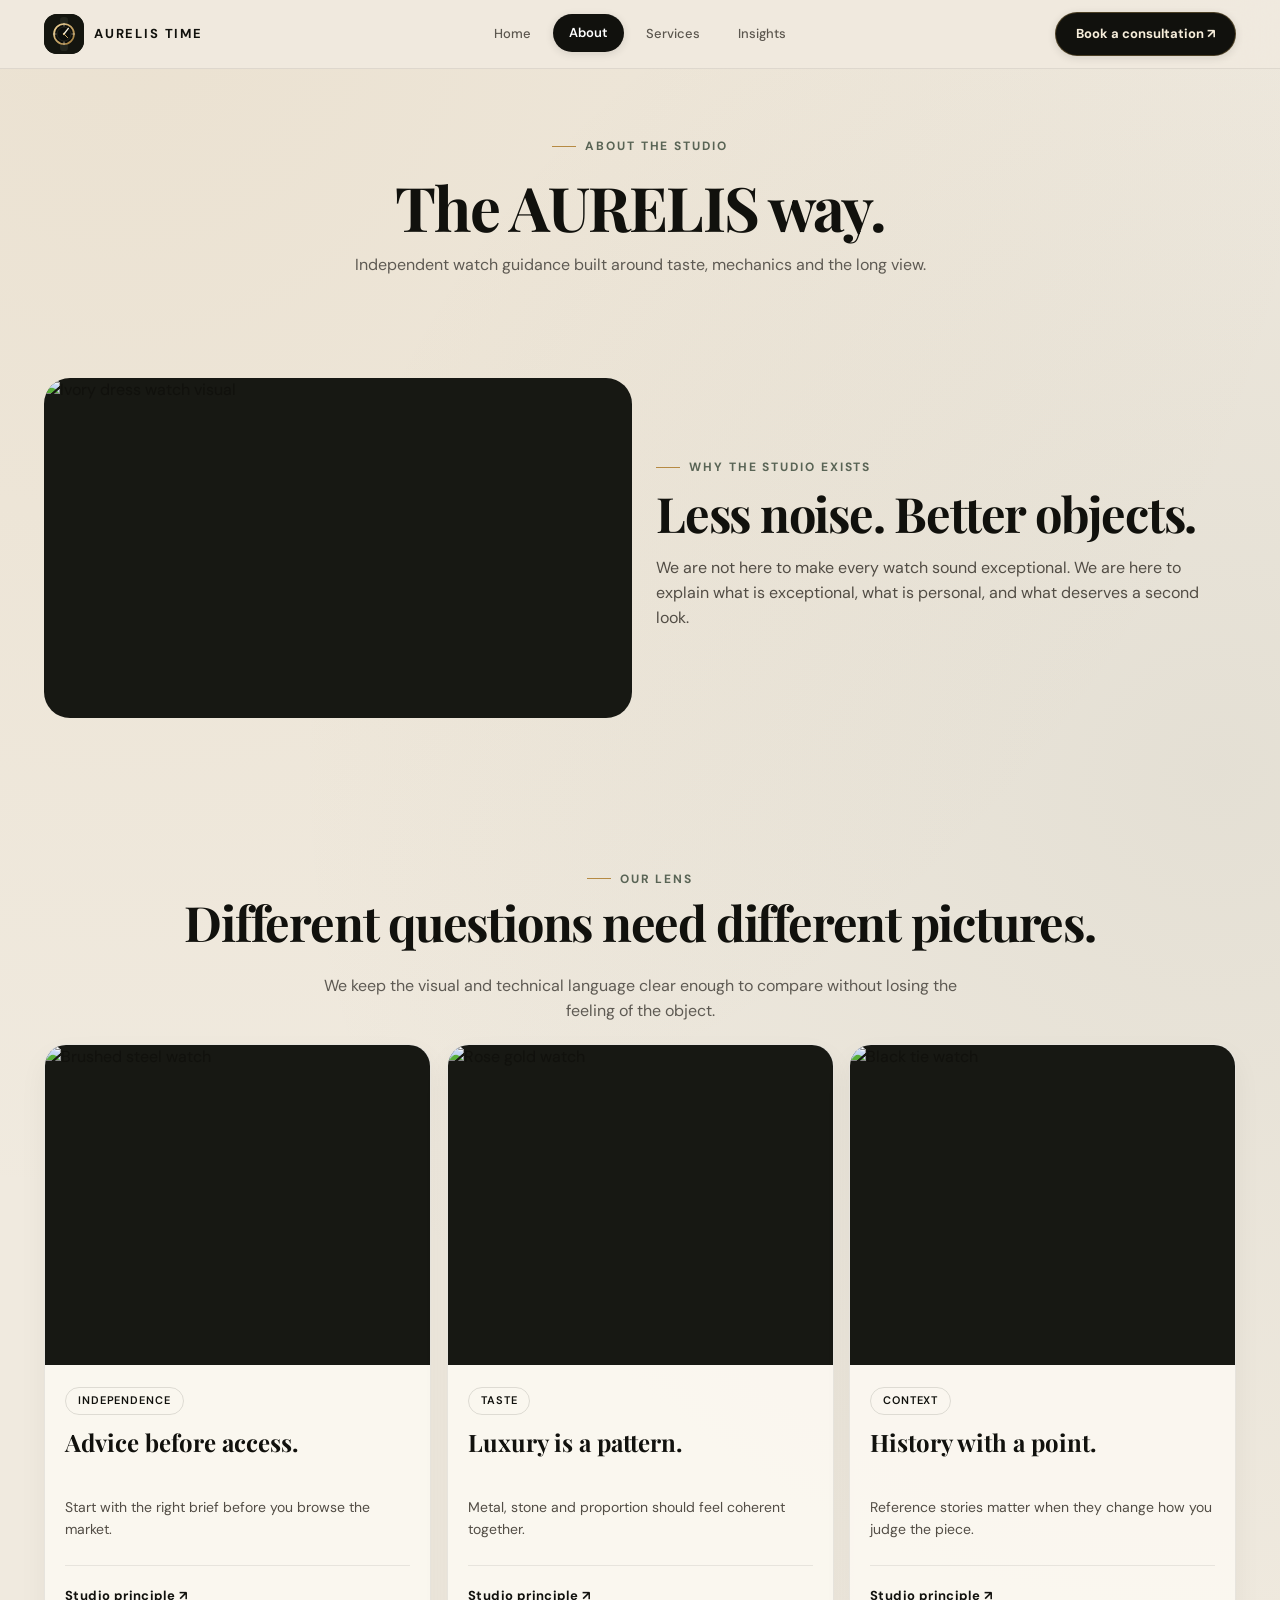
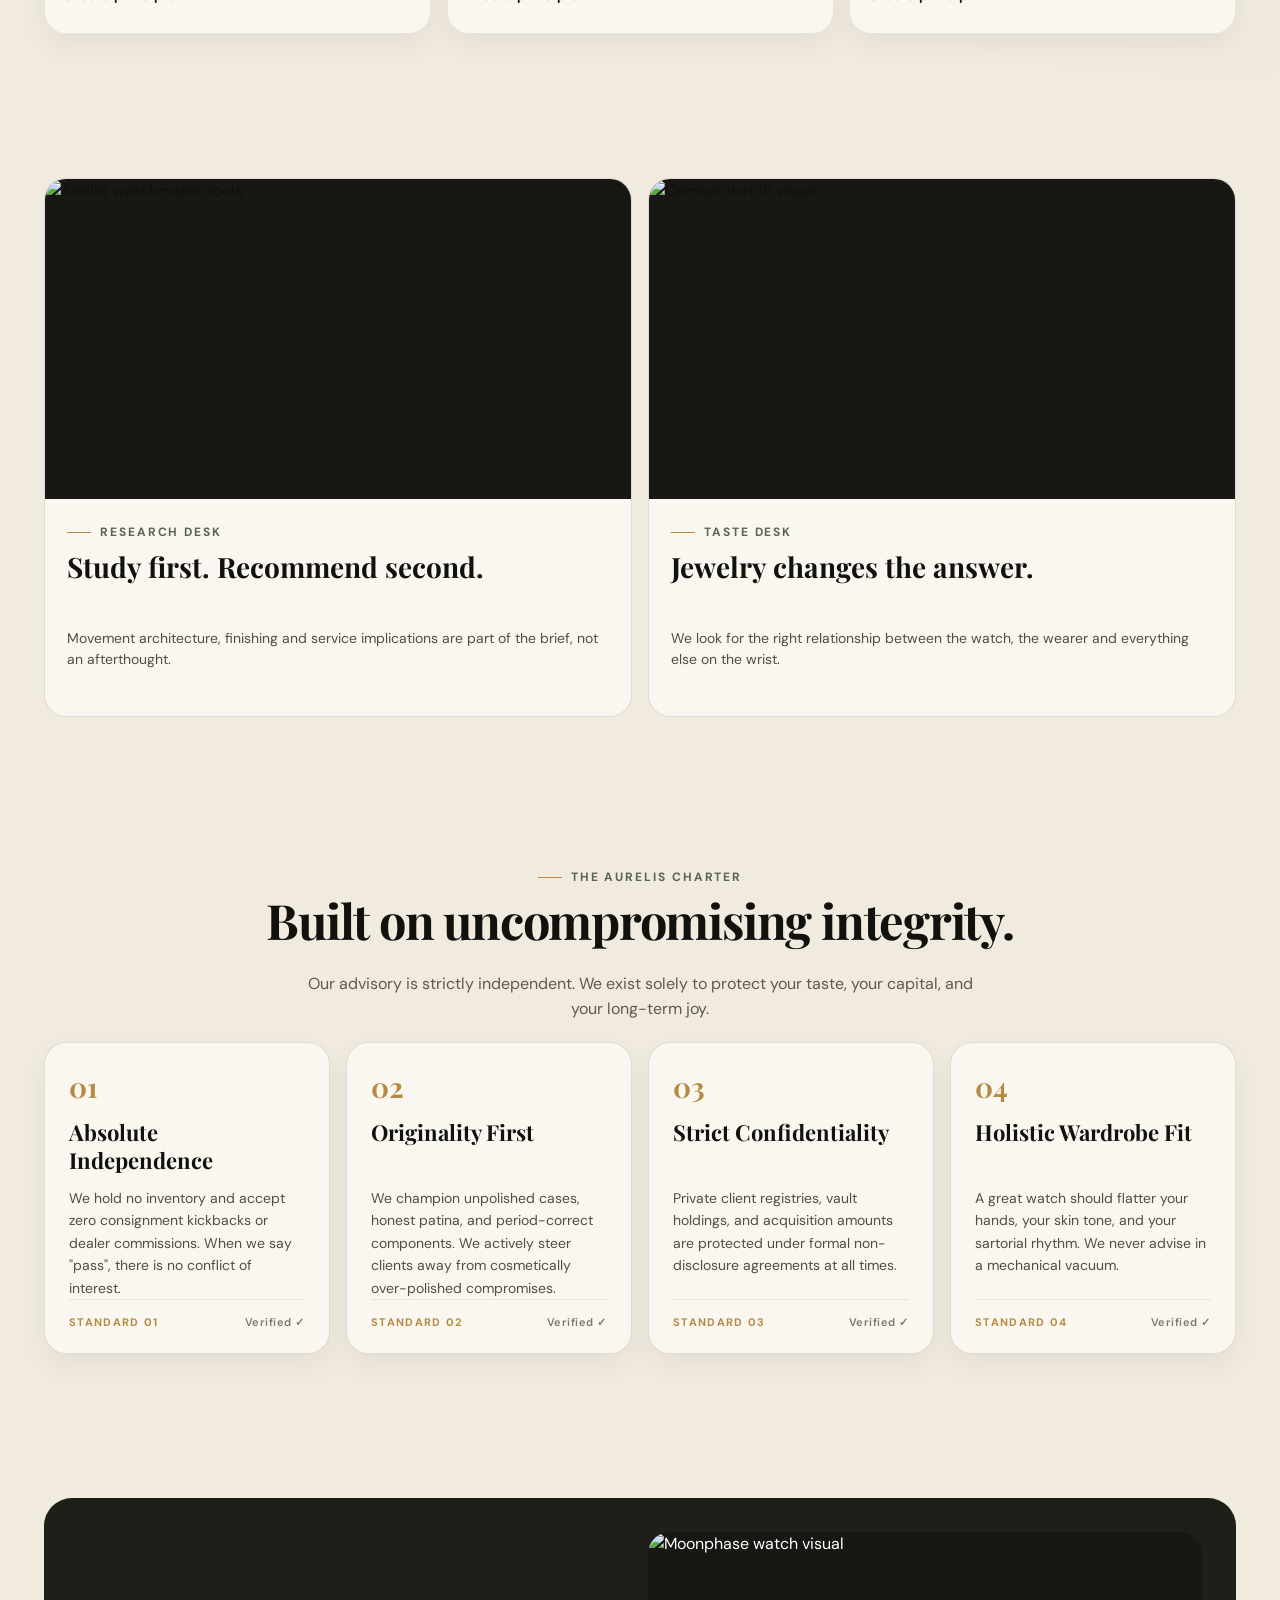
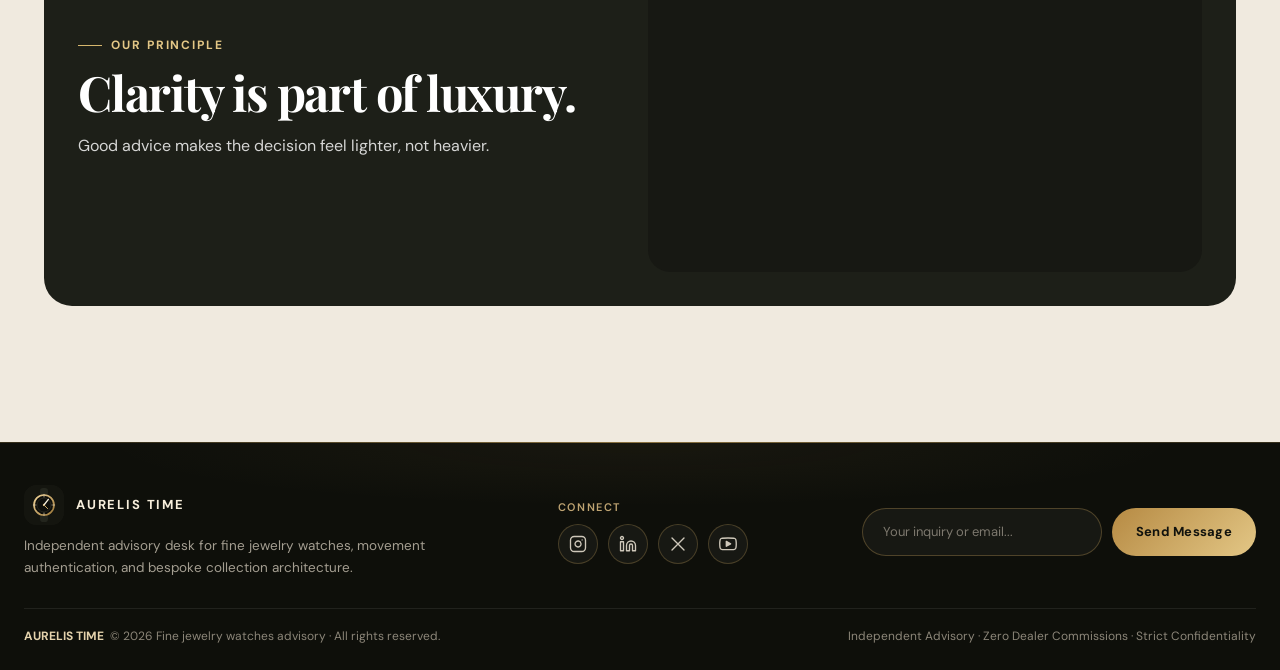
==== commit 0c9b8aa1: "secondcommit" ====
--- a/about.html
+++ b/about.html
@@ -7,7 +7,14 @@
     <title>About — AURELIS TIME</title>
     <meta name="description" content="About AURELIS TIME and our independent fine jewelry watch advisory approach.">
     <link rel="icon" href="assets/favicon.svg" type="image/svg+xml">
+        <!-- Preconnects & High-Performance Font Loading -->
+    <link rel="preconnect" href="https://fonts.googleapis.com">
+    <link rel="preconnect" href="https://fonts.gstatic.com" crossorigin>
+    <link rel="preconnect" href="https://images.pexels.com">
+    <link rel="dns-prefetch" href="https://images.pexels.com">
+    <link rel="stylesheet" href="https://fonts.googleapis.com/css2?family=DM+Sans:wght@400;500;600;700&family=Playfair+Display:wght@500;600;700&display=swap">
     <link rel="stylesheet" href="styles.css">
+    <link rel="preload" as="image" href="https://images.pexels.com/photos/7263465/pexels-photo-7263465.jpeg?auto=compress&cs=tinysrgb&w=800" fetchpriority="high">
 </head>
 
 <body data-page="about">
@@ -30,8 +37,8 @@
         <section class="section">
             <div class="center-stage">
                 <div class="image-wrap"><img
-                        src="https://images.pexels.com/photos/7263465/pexels-photo-7263465.jpeg?cs=srgb&dl=pexels-rachel-claire-7263465.jpg&fm=jpg"
-                        alt="Ivory dress watch visual" loading="lazy" decoding="async"></div>
+                        src="https://images.pexels.com/photos/7263465/pexels-photo-7263465.jpeg?auto=compress&cs=tinysrgb&w=800"
+                        alt="Ivory dress watch visual" fetchpriority="high" decoding="async"></div>
                 <div class="stage-copy">
                     <div class="eyebrow">Why the studio exists</div>
                     <h2>Less noise. Better objects.</h2>
@@ -52,29 +59,32 @@
             <div class="card-grid waterfall">
                 <article class="card">
                     <div class="image-wrap"><img
-                            src="https://images.pexels.com/photos/17572540/pexels-photo-17572540.png?cs=srgb&dl=pexels-sirflynn-17572540.jpg&fm=jpg"
+                            src="https://images.pexels.com/photos/17572540/pexels-photo-17572540.jpeg?auto=compress&cs=tinysrgb&w=800"
                             alt="Brushed steel watch" loading="lazy" decoding="async"></div>
                     <div class="card-body"><span class="chip">Independence</span>
                         <h3>Advice before access.</h3>
                         <p>Start with the right brief before you browse the market.</p>
+                        <div class="card-action"><span class="card-link">Studio principle ↗</span></div>
                     </div>
                 </article>
                 <article class="card">
                     <div class="image-wrap"><img
-                            src="https://images.pexels.com/photos/25227839/pexels-photo-25227839.jpeg?cs=srgb&dl=pexels-melike-b-1541266-25227839.jpg&fm=jpg"
+                            src="https://images.pexels.com/photos/25227839/pexels-photo-25227839.jpeg?auto=compress&cs=tinysrgb&w=800"
                             alt="Rose gold watch" loading="lazy" decoding="async"></div>
                     <div class="card-body"><span class="chip">Taste</span>
                         <h3>Luxury is a pattern.</h3>
                         <p>Metal, stone and proportion should feel coherent together.</p>
+                        <div class="card-action"><span class="card-link">Studio principle ↗</span></div>
                     </div>
                 </article>
                 <article class="card">
                     <div class="image-wrap"><img
-                            src="https://images.pexels.com/photos/16562978/pexels-photo-16562978.jpeg?cs=srgb&dl=pexels-alex-orellana-2354502-16562978.jpg&fm=jpg"
+                            src="https://images.pexels.com/photos/16562978/pexels-photo-16562978.jpeg?auto=compress&cs=tinysrgb&w=800"
                             alt="Black tie watch" loading="lazy" decoding="async"></div>
                     <div class="card-body"><span class="chip">Context</span>
                         <h3>History with a point.</h3>
                         <p>Reference stories matter when they change how you judge the piece.</p>
+                        <div class="card-action"><span class="card-link">Studio principle ↗</span></div>
                     </div>
                 </article>
             </div>
@@ -83,7 +93,7 @@
             <div class="split">
                 <article class="split-panel">
                     <div class="image-wrap"><img
-                            src="https://images.pexels.com/photos/8327807/pexels-photo-8327807.jpeg?cs=srgb&dl=pexels-tima-miroshnichenko-8327807.jpg&fm=jpg"
+                            src="https://images.pexels.com/photos/8327807/pexels-photo-8327807.jpeg?auto=compress&cs=tinysrgb&w=800"
                             alt="Atelier watchmaker tools" loading="lazy" decoding="async"></div>
                     <div class="copy">
                         <div class="eyebrow">Research desk</div>
@@ -94,7 +104,7 @@
                 </article>
                 <article class="split-panel">
                     <div class="image-wrap"><img
-                            src="https://images.pexels.com/photos/32025019/pexels-photo-32025019.jpeg?cs=srgb&dl=pexels-zay-small-2151143883-32025019.jpg&fm=jpg"
+                            src="https://images.pexels.com/photos/32025019/pexels-photo-32025019.jpeg?auto=compress&cs=tinysrgb&w=800"
                             alt="Gemset watch visual" loading="lazy" decoding="async"></div>
                     <div class="copy">
                         <div class="eyebrow">Taste desk</div>
@@ -119,6 +129,7 @@
                         <div class="charter-num">01</div>
                         <h3>Absolute Independence</h3>
                         <p>We hold no inventory and accept zero consignment kickbacks or dealer commissions. When we say "pass", there is no conflict of interest.</p>
+                        <div class="charter-footer"><span class="charter-tag">Standard 01</span><span class="charter-status">Verified ✓</span></div>
                     </div>
                 </article>
                 <article class="card charter-card">
@@ -126,6 +137,7 @@
                         <div class="charter-num">02</div>
                         <h3>Originality First</h3>
                         <p>We champion unpolished cases, honest patina, and period-correct components. We actively steer clients away from cosmetically over-polished compromises.</p>
+                        <div class="charter-footer"><span class="charter-tag">Standard 02</span><span class="charter-status">Verified ✓</span></div>
                     </div>
                 </article>
                 <article class="card charter-card">
@@ -133,6 +145,7 @@
                         <div class="charter-num">03</div>
                         <h3>Strict Confidentiality</h3>
                         <p>Private client registries, vault holdings, and acquisition amounts are protected under formal non-disclosure agreements at all times.</p>
+                        <div class="charter-footer"><span class="charter-tag">Standard 03</span><span class="charter-status">Verified ✓</span></div>
                     </div>
                 </article>
                 <article class="card charter-card">
@@ -140,6 +153,7 @@
                         <div class="charter-num">04</div>
                         <h3>Holistic Wardrobe Fit</h3>
                         <p>A great watch should flatter your hands, your skin tone, and your sartorial rhythm. We never advise in a mechanical vacuum.</p>
+                        <div class="charter-footer"><span class="charter-tag">Standard 04</span><span class="charter-status">Verified ✓</span></div>
                     </div>
                 </article>
             </div>
@@ -152,7 +166,7 @@
                         <h2>Clarity is part of luxury.</h2>
                         <p>Good advice makes the decision feel lighter, not heavier.</p>
                     </div><img
-                        src="https://images.pexels.com/photos/15997560/pexels-photo-15997560.jpeg?cs=srgb&dl=pexels-valeriya-15997560.jpg&fm=jpg"
+                        src="https://images.pexels.com/photos/15997560/pexels-photo-15997560.jpeg?auto=compress&cs=tinysrgb&w=800"
                         alt="Moonphase watch visual" loading="lazy" decoding="async">
                 </div>
             </div>
@@ -166,22 +180,25 @@
                         <span class="logo-mark"><img src="assets/favicon.svg" alt="AURELIS TIME logo" loading="lazy" decoding="async"></span>
                         <span>AURELIS TIME</span>
                     </a>
+                    <p class="footer-desc">Independent advisory desk for fine jewelry watches, movement authentication, and bespoke collection architecture.</p>
+                </div>
+                <div class="footer-social-wrap">
+                    <span class="footer-col-title">Connect</span>
                     <div class="social-links">
-                        <a href="https://instagram.com" target="_blank" rel="noopener" class="social-btn" aria-label="Instagram">
+                        <a href="https://instagram.com" target="_blank" rel="noopener" class="social-btn" aria-label="Instagram" title="Instagram">
                             <svg width="18" height="18" viewBox="0 0 24 24" fill="none" stroke="currentColor" stroke-width="1.8" stroke-linecap="round" stroke-linejoin="round"><rect x="2" y="2" width="20" height="20" rx="5" ry="5"></rect><path d="M16 11.37A4 4 0 1 1 12.63 8 4 4 0 0 1 16 11.37z"></path><line x1="17.5" y1="6.5" x2="17.51" y2="6.5"></line></svg>
                         </a>
-                        <a href="https://linkedin.com" target="_blank" rel="noopener" class="social-btn" aria-label="LinkedIn">
+                        <a href="https://linkedin.com" target="_blank" rel="noopener" class="social-btn" aria-label="LinkedIn" title="LinkedIn">
                             <svg width="18" height="18" viewBox="0 0 24 24" fill="none" stroke="currentColor" stroke-width="1.8" stroke-linecap="round" stroke-linejoin="round"><path d="M16 8a6 6 0 0 1 6 6v7h-4v-7a2 2 0 0 0-2-2 2 2 0 0 0-2 2v7h-4v-7a6 6 0 0 1 6-6z"></path><rect x="2" y="9" width="4" height="12"></rect><circle cx="4" cy="4" r="2"></circle></svg>
                         </a>
-                        <a href="https://x.com" target="_blank" rel="noopener" class="social-btn" aria-label="X (Twitter)">
+                        <a href="https://x.com" target="_blank" rel="noopener" class="social-btn" aria-label="X (Twitter)" title="X (Twitter)">
                             <svg width="18" height="18" viewBox="0 0 24 24" fill="none" stroke="currentColor" stroke-width="1.8" stroke-linecap="round" stroke-linejoin="round"><path d="M4 4l16 16m0-16L4 20"></path></svg>
                         </a>
-                        <a href="https://youtube.com" target="_blank" rel="noopener" class="social-btn" aria-label="YouTube">
+                        <a href="https://youtube.com" target="_blank" rel="noopener" class="social-btn" aria-label="YouTube" title="YouTube">
                             <svg width="18" height="18" viewBox="0 0 24 24" fill="none" stroke="currentColor" stroke-width="1.8" stroke-linecap="round" stroke-linejoin="round"><path d="M22.54 6.42a2.78 2.78 0 0 0-1.94-2C18.88 4 12 4 12 4s-6.88 0-8.6.46a2.78 2.78 0 0 0-1.94 2A29 29 0 0 0 1 11.75a29 29 0 0 0 .46 5.33A2.78 2.78 0 0 0 3.4 19.1c1.72.46 8.6.46 8.6.46s6.88 0 8.6-.46a2.78 2.78 0 0 0 1.94-2 29 29 0 0 0 .46-5.25 29 29 0 0 0-.46-5.43z"></path><polygon points="9.75 15.02 15.5 11.75 9.75 8.48 9.75 15.02" fill="currentColor"></polygon></svg>
                         </a>
                     </div>
                 </div>
-                <p class="footer-desc">Independent advisory desk for fine jewelry watches, movement authentication, and bespoke collection architecture.</p>
                 <form class="footer-msg-box" action="contact.html" method="get">
                     <input type="text" name="brief" class="footer-input" placeholder="Your inquiry or email..." aria-label="Your inquiry or email">
                     <button type="submit" class="footer-msg-btn">Send Message</button>
@@ -198,7 +215,7 @@
             <polyline points="18 15 12 9 6 15"></polyline>
         </svg>
     </button>
-    <script src="app.js"></script>
+    <script src="app.js" defer></script>
 </body>
 
 </html>
--- a/styles.css
+++ b/styles.css
@@ -1,5 +1,4 @@
-@import url('https://fonts.googleapis.com/css2?family=DM+Sans:wght@400;500;600;700&family=Playfair+Display:wght@500;600;700&display=swap');
-
+/* Fonts loaded asynchronously via <link> in HTML for maximum rendering performance */
 :root {
     --ink: #11110d;
     --ink2: #1d1f18;
@@ -569,6 +568,9 @@
 }
 
 .card {
+    height: 100%;
+    display: flex;
+    flex-direction: column;
     background: rgba(250, 247, 240, .96);
     border: 1px solid rgba(18, 19, 15, .08);
     border-radius: 22px;
@@ -584,12 +586,26 @@
 
 .image-wrap {
     overflow: hidden;
-    position: relative
+    position: relative;
+    flex-shrink: 0;
 }
 
 .image-wrap img {
     height: 340px;
+    width: 100%;
+    object-fit: cover;
     transition: transform .9s var(--ease)
+}
+
+.card .image-wrap {
+    height: 320px;
+}
+
+.card .image-wrap img {
+    height: 320px;
+    width: 100%;
+    object-fit: cover;
+    display: block;
 }
 
 .card:hover .image-wrap img,
@@ -598,35 +614,91 @@
 }
 
 .card-body {
-    padding: 18px;
-    color: var(--ink)
+    padding: 22px 20px 20px;
+    color: var(--ink);
+    display: flex;
+    flex-direction: column;
+    flex: 1;
 }
 
 .chip {
     display: inline-flex;
-    padding: 6px 12px;
+    align-items: center;
+    padding: 0 12px;
+    height: 28px;
     border: 1px solid var(--line);
     border-radius: 999px;
     text-transform: uppercase;
     letter-spacing: .08em;
     font-weight: 600;
-    font-size: 12px;
-    margin-bottom: 10px
+    font-size: 11px;
+    margin-bottom: 12px;
+    align-self: flex-start;
 }
 
 .card h3,
 .split-panel h3 {
     font-family: var(--serif);
-    font-size: 26px;
-    line-height: 1.18;
-    margin: 0 0 8px
+    font-size: 24px;
+    line-height: 1.25;
+    margin: 0 0 10px;
+}
+
+/* 5-layer aligned card structure */
+.card h3 {
+    min-height: 60px;
+    display: flex;
+    align-items: flex-start;
 }
 
 .card p,
 .split-panel p {
     margin: 0;
     color: #6d685f;
-    font-size: 14px
+    font-size: 14px;
+    line-height: 1.55;
+}
+
+.card p {
+    min-height: 68px;
+    display: flex;
+    align-items: flex-start;
+}
+
+.card-action {
+    margin-top: auto;
+    padding-top: 14px;
+    border-top: 1px solid rgba(18, 19, 15, .08);
+    display: flex;
+    align-items: center;
+    justify-content: space-between;
+    min-height: 48px;
+    box-sizing: border-box;
+}
+
+.card-action .btn-soft {
+    width: 100%;
+    justify-content: center;
+    min-height: 42px;
+    padding: 10px 18px;
+    font-size: 13.5px;
+    font-weight: 600;
+}
+
+.card-link {
+    font-size: 13px;
+    font-weight: 700;
+    color: var(--ink);
+    letter-spacing: .03em;
+    display: inline-flex;
+    align-items: center;
+    gap: 6px;
+    transition: color .2s var(--ease), transform .2s var(--ease);
+}
+
+.card:hover .card-link {
+    color: var(--gold);
+    transform: translateX(3px);
 }
 
 .waterfall .card {
@@ -848,85 +920,162 @@
 }
 
 .split-panel {
+    height: 100%;
+    display: flex;
+    flex-direction: column;
     background: var(--panel);
     border: 1px solid var(--line);
     border-radius: 22px;
-    overflow: hidden
+    overflow: hidden;
+    transition: transform .3s var(--ease), box-shadow .3s var(--ease);
+}
+
+.split-panel:hover {
+    transform: translateY(-4px);
+    box-shadow: 0 16px 38px rgba(24, 20, 14, .08);
+}
+
+.split-panel .image-wrap {
+    height: 320px;
+    width: 100%;
+    flex-shrink: 0;
+}
+
+.split-panel .image-wrap img,
+.split-panel img {
+    height: 320px;
+    width: 100%;
+    object-fit: cover;
+    display: block;
 }
 
 .split-panel .copy {
-    padding: 20px 20px 22px;
-    color: var(--ink)
+    padding: 24px 22px 24px;
+    color: var(--ink);
+    display: flex;
+    flex-direction: column;
+    flex: 1;
 }
 
 .split-panel h3 {
-    font-size: 32px;
-    line-height: 1.18;
-    margin: 10px 0
-}
-
-.split-panel img {
-    height: 340px
+    font-size: 28px;
+    line-height: 1.2;
+    min-height: 68px;
+    margin: 8px 0 10px;
+    display: flex;
+    align-items: flex-start;
+}
+
+.split-panel p {
+    min-height: 48px;
+    margin: 0 0 16px;
+    color: #6d685f;
+    font-size: 14px;
+    line-height: 1.55;
+    display: flex;
+    align-items: flex-start;
+}
+
+.strategy-band {
+    background: var(--panel);
+    border: 1px solid var(--line);
+    border-radius: 28px;
+    overflow: hidden;
+    align-items: center;
+}
+
+.strategy-band .dark-image {
+    height: 100%;
+    min-height: 360px;
+}
+
+.strategy-band .dark-image img {
+    height: 100%;
+    width: 100%;
+    object-fit: cover;
+    display: block;
 }
 
 .collapse {
     display: grid;
     grid-template-columns: repeat(3, 1fr);
-    gap: 14px
+    gap: 14px;
 }
 
 .collapse.four {
-    grid-template-columns: repeat(4, 1fr)
+    grid-template-columns: repeat(4, 1fr);
+    gap: 16px;
 }
 
 .collapse-card {
+    height: 100%;
+    display: flex;
+    flex-direction: column;
     background: var(--panel);
     border: 1px solid var(--line);
     border-radius: 20px;
     overflow: hidden;
-    transition: .5s var(--ease)
+    transition: transform .35s var(--ease), box-shadow .35s var(--ease);
 }
 
 .collapse-card:hover {
-    transform: translateY(-5px)
+    transform: translateY(-5px);
+    box-shadow: 0 16px 36px rgba(24, 20, 14, .08);
 }
 
 .collapse-card .top {
-    padding: 18px
+    padding: 22px 20px;
+    display: flex;
+    flex-direction: column;
+    flex: 1;
 }
 
 .collapse-card .top b {
-    font-size: 12px;
+    font-size: 11px;
     text-transform: uppercase;
     letter-spacing: .12em;
-    color: var(--olive)
+    color: var(--gold);
+    display: block;
+    height: 18px;
+    margin-bottom: 8px;
+    font-weight: 700;
 }
 
 .collapse-card h3 {
     font-family: var(--serif);
-    font-size: 25px;
-    line-height: 1.18;
-    margin: 10px 0 6px
+    font-size: 23px;
+    line-height: 1.22;
+    margin: 0 0 10px;
+    min-height: 58px;
+    display: flex;
+    align-items: flex-start;
 }
 
 .collapse-card p {
     margin: 0;
     color: #6d685f;
-    font-size: 14px
+    font-size: 14px;
+    line-height: 1.55;
+    min-height: 44px;
+    display: flex;
+    align-items: flex-start;
 }
 
 .fold {
     height: 0;
     overflow: hidden;
-    transition: height .65s var(--ease)
+    transition: height .65s var(--ease);
 }
 
 .collapse-card:hover .fold {
-    height: 340px
+    height: 300px;
 }
 
 .fold img {
-    height: 340px
+    height: 300px;
+    width: 100%;
+    object-fit: cover;
+    display: block;
 }
 
 .center-stage {
@@ -1065,7 +1214,7 @@
     border-top: 1px solid rgba(197, 160, 89, .22);
     position: relative;
     margin-top: 64px;
-    padding: 38px 24px 22px;
+    padding: 42px 24px 24px;
 }
 
 .site-footer:before {
@@ -1083,22 +1232,23 @@
     margin: auto;
     display: flex;
     flex-direction: column;
-    gap: 26px;
+    gap: 30px;
 }
 
 .footer-top {
     display: flex;
     align-items: center;
     justify-content: space-between;
-    gap: 28px;
+    gap: 32px;
     flex-wrap: nowrap;
 }
 
 .footer-left {
     display: flex;
     flex-direction: column;
-    gap: 12px;
-    flex-shrink: 0;
+    gap: 10px;
+    flex: 0 1 420px;
+    max-width: 440px;
 }
 
 .footer-brand {
@@ -1136,6 +1286,29 @@
     display: inline-block !important;
 }
 
+.footer-desc {
+    font-size: 13.5px;
+    line-height: 1.6;
+    color: #a49e91;
+    margin: 0;
+    max-width: 420px;
+}
+
+.footer-social-wrap {
+    display: flex;
+    flex-direction: column;
+    gap: 8px;
+    flex-shrink: 0;
+}
+
+.footer-col-title {
+    font-size: 11px;
+    text-transform: uppercase;
+    letter-spacing: .14em;
+    color: #bfa472;
+    font-weight: 600;
+}
+
 .social-links {
     display: flex;
     align-items: center;
@@ -1143,8 +1316,8 @@
 }
 
 .social-btn {
-    width: 36px;
-    height: 36px;
+    width: 40px;
+    height: 40px;
     border-radius: 50%;
     background: rgba(255, 255, 255, .04);
     border: 1px solid rgba(197, 160, 89, .28);
@@ -1157,19 +1330,11 @@
 }
 
 .social-btn:hover {
-    background: var(--gold);
+    background: linear-gradient(135deg, var(--gold) 0%, var(--gold2) 100%);
     color: #11120d;
-    border-color: var(--gold);
-    transform: translateY(-2px);
-    box-shadow: 0 6px 16px rgba(197, 160, 89, .35);
-}
-
-.footer-desc {
-    font-size: 13px;
-    line-height: 1.6;
-    color: #a49e91;
-    margin: 0;
-    max-width: 380px;
+    border-color: var(--gold2);
+    transform: translateY(-2px) scale(1.06);
+    box-shadow: 0 6px 18px rgba(197, 160, 89, .38);
 }
 
 .footer-msg-box {
@@ -1180,9 +1345,9 @@
 }
 
 .footer-input {
-    min-width: 230px;
-    height: 44px;
-    padding: 0 18px;
+    min-width: 240px;
+    height: 48px;
+    padding: 0 20px;
     border-radius: 999px;
     background: rgba(255, 255, 255, .04);
     border: 1px solid rgba(197, 160, 89, .32);
@@ -1190,7 +1355,8 @@
     font-family: inherit;
     font-size: 13px;
     outline: none;
-    transition: border-color .2s var(--ease), box-shadow .2s var(--ease);
+    box-sizing: border-box;
+    transition: border-color .2s var(--ease), box-shadow .2s var(--ease), background .2s;
 }
 
 .footer-input::placeholder {
@@ -1200,13 +1366,13 @@
 
 .footer-input:focus {
     border-color: var(--gold);
-    box-shadow: 0 0 0 3px rgba(197, 160, 89, .18);
+    box-shadow: 0 0 0 3px rgba(197, 160, 89, .2);
     background: rgba(255, 255, 255, .07);
 }
 
 .footer-msg-btn {
-    height: 44px;
-    padding: 0 22px;
+    height: 48px;
+    padding: 0 24px;
     border-radius: 999px;
     background: linear-gradient(135deg, var(--gold) 0%, var(--gold2) 100%);
     color: #11120d;
@@ -1221,6 +1387,7 @@
     align-items: center;
     justify-content: center;
     gap: 6px;
+    box-sizing: border-box;
     transition: transform .2s var(--ease), box-shadow .2s var(--ease), filter .2s;
 }
 
@@ -1297,14 +1464,22 @@
 
 /* Consultation Tiers (Services Page) */
 .tier-card {
+    height: 100%;
     display: flex;
     flex-direction: column;
-    justify-content: space-between;
     background: var(--panel);
     border: 1px solid var(--line);
     border-radius: 24px;
-    padding: 32px 28px;
+    padding: 34px 28px;
     transition: transform .3s var(--ease), box-shadow .3s var(--ease), border-color .3s var(--ease);
+}
+
+.tier-card .card-body {
+    padding: 0;
+    display: flex;
+    flex-direction: column;
+    flex: 1;
+    height: 100%;
 }
 
 .tier-card:hover {
@@ -1329,13 +1504,32 @@
     color: #b7b0a3;
 }
 
+.tier-card h3 {
+    font-size: 26px;
+    line-height: 1.2;
+    min-height: 36px;
+    margin: 0 0 10px;
+    display: flex;
+    align-items: flex-start;
+}
+
+.tier-card p {
+    min-height: 86px;
+    margin: 0;
+    line-height: 1.55;
+    color: #635e55;
+    display: flex;
+    align-items: flex-start;
+}
+
 .tier-features {
     list-style: none;
     padding: 0;
-    margin: 24px 0 28px;
+    margin: 22px 0 26px;
     display: flex;
     flex-direction: column;
     gap: 12px;
+    flex-grow: 1;
 }
 
 .tier-features li {
@@ -1361,11 +1555,15 @@
 
 .tier-action {
     margin-top: auto;
-    padding-top: 12px;
+    padding-top: 16px;
+    width: 100%;
 }
 
 .tier-action .btn {
     width: 100%;
+    display: inline-flex;
+    align-items: center;
+    justify-content: center;
 }
 
 /* Verification standards audit list */
@@ -1407,16 +1605,28 @@
 }
 
 .charter-card {
+    height: 100%;
+    display: flex;
+    flex-direction: column;
     background: var(--panel);
     border: 1px solid var(--line);
     border-radius: 22px;
-    padding: 28px 24px;
-    transition: transform .3s var(--ease), border-color .3s var(--ease);
+    padding: 30px 24px 22px;
+    transition: transform .3s var(--ease), border-color .3s var(--ease), box-shadow .3s var(--ease);
 }
 
 .charter-card:hover {
     transform: translateY(-5px);
     border-color: rgba(197, 160, 89, .5);
+    box-shadow: 0 16px 36px rgba(24, 20, 14, .08);
+}
+
+.charter-card .card-body {
+    padding: 0;
+    display: flex;
+    flex-direction: column;
+    flex: 1;
+    height: 100%;
 }
 
 .charter-num {
@@ -1424,12 +1634,56 @@
     font-size: 28px;
     color: var(--gold);
     line-height: 1;
-    margin-bottom: 16px;
+    height: 32px;
+    margin-bottom: 14px;
     font-weight: 700;
+}
+
+.charter-card h3 {
+    font-size: 22px;
+    line-height: 1.25;
+    margin: 0 0 12px;
+    min-height: 56px;
+    display: flex;
+    align-items: flex-start;
+}
+
+.charter-card p {
+    font-size: 14px;
+    line-height: 1.6;
+    color: #635e55;
+    margin: 0;
+    min-height: 94px;
+}
+
+.charter-footer {
+    margin-top: auto;
+    padding-top: 14px;
+    border-top: 1px solid rgba(18, 19, 15, .08);
+    display: flex;
+    align-items: center;
+    justify-content: space-between;
+    font-size: 11px;
+}
+
+.charter-tag {
+    text-transform: uppercase;
+    letter-spacing: .12em;
+    color: var(--gold);
+    font-weight: 700;
+}
+
+.charter-status {
+    color: #7d786e;
+    font-weight: 600;
+    letter-spacing: .05em;
 }
 
 /* Case study cards (Home Page) */
 .case-card {
+    height: 100%;
+    display: flex;
+    flex-direction: column;
     background: var(--panel);
     border: 1px solid var(--line);
     border-radius: 24px;
@@ -1442,8 +1696,19 @@
     box-shadow: 0 18px 40px rgba(24, 20, 14, .08);
 }
 
+.case-card h3 {
+    min-height: 34px;
+    margin-bottom: 8px;
+}
+
+.case-card p {
+    min-height: 68px;
+    line-height: 1.55;
+    margin: 0;
+}
+
 .case-meta {
-    margin-top: 20px;
+    margin-top: auto;
     padding-top: 16px;
     border-top: 1px solid var(--line);
     display: flex;
@@ -1451,6 +1716,7 @@
     gap: 6px;
     font-size: 13px;
     color: #6b665c;
+    min-height: 60px;
 }
 
 .case-meta b {
@@ -1570,14 +1836,12 @@
 @keyframes rise {
     from {
         opacity: 0;
-        transform: translateY(48px);
-        filter: blur(10px)
+        transform: translateY(24px);
     }
 
     to {
         opacity: 1;
         transform: none;
-        filter: none
     }
 }
 
@@ -1755,18 +2019,43 @@
         max-width: calc(50% - 8px);
     }
 
+    .site-footer {
+        margin-top: 48px;
+        padding: 34px 20px 20px;
+    }
+
+    .footer-inner {
+        gap: 22px;
+    }
+
     .footer-top {
         flex-direction: column;
-        align-items: flex-start;
-        gap: 22px;
+        align-items: stretch;
+        gap: 18px;
+    }
+
+    .footer-left {
+        flex: none !important;
+        max-width: 100% !important;
+        width: 100% !important;
+        gap: 8px;
     }
 
     .footer-desc {
         max-width: 100%;
+        font-size: 13.5px;
+        line-height: 1.55;
+    }
+
+    .footer-social-wrap {
+        width: 100%;
+        gap: 8px;
+        margin: 0;
     }
 
     .footer-msg-box {
         width: 100%;
+        margin-top: 4px;
     }
 
     .footer-input {
@@ -1879,7 +2168,18 @@
         word-break: normal;
     }
 
-    .location-desc {
+    .location-desc,
+    .charter-card h3,
+    .tier-card h3,
+    .tier-card p,
+    .card h3,
+    .card p,
+    .collapse-card h3,
+    .collapse-card p,
+    .split-panel h3,
+    .split-panel p,
+    [data-page="insights"] .card h3,
+    [data-page="insights"] .card p {
         min-height: auto;
     }
 
@@ -1917,23 +2217,108 @@
     }
 
     .site-footer {
-        padding: 32px 16px 20px;
+        padding: 28px 16px 18px !important;
+        margin-top: 36px !important;
+    }
+
+    .footer-inner {
+        gap: 18px !important;
     }
 
     .footer-top {
-        gap: 20px;
+        gap: 16px !important;
+        align-items: stretch !important;
+    }
+
+    .footer-left {
+        flex: none !important;
+        width: 100% !important;
+        gap: 8px !important;
+    }
+
+    .footer-desc {
+        font-size: 13px !important;
+        line-height: 1.55 !important;
+        color: #a49e91 !important;
+    }
+
+    .footer-social-wrap {
+        width: 100% !important;
+        display: flex !important;
+        flex-direction: column !important;
+        gap: 8px !important;
+        margin: 0 !important;
+    }
+
+    .footer-col-title {
+        font-size: 11px;
+        text-transform: uppercase;
+        letter-spacing: .14em;
+        color: #bfa472;
+        font-weight: 600;
+    }
+
+    .social-links {
+        display: flex;
+        align-items: center;
+        gap: 12px;
+    }
+
+    .social-btn {
+        width: 42px;
+        height: 42px;
     }
 
     .footer-msg-box {
-        flex-direction: column;
-        align-items: stretch;
-        gap: 10px;
-        width: 100%;
+        display: flex !important;
+        flex-direction: column !important;
+        align-items: stretch !important;
+        gap: 12px !important;
+        width: 100% !important;
+        margin: 0 !important;
+        box-sizing: border-box !important;
     }
 
     .footer-input,
     .footer-msg-btn {
-        width: 100%;
+        width: 100% !important;
+        max-width: 100% !important;
+        height: 48px !important;
+        min-height: 48px !important;
+        border-radius: 999px !important;
+        box-sizing: border-box !important;
+        margin: 0 !important;
+        display: flex !important;
+        align-items: center !important;
+        justify-content: center !important;
+        text-align: center !important;
+        font-size: 13.5px !important;
+    }
+
+    .footer-input {
+        padding: 0 22px !important;
+        background: rgba(255, 255, 255, .05) !important;
+        border: 1.5px solid rgba(197, 160, 89, .38) !important;
+        color: #f7eedb !important;
+        -webkit-appearance: none;
+        appearance: none;
+        transition: border-color .2s var(--ease), box-shadow .2s var(--ease), background .2s;
+    }
+
+    .footer-input::placeholder {
+        color: rgba(247, 238, 219, .55) !important;
+        text-align: center !important;
+    }
+
+    .footer-input:focus {
+        border-color: var(--gold) !important;
+        box-shadow: 0 0 0 3px rgba(197, 160, 89, .24) !important;
+        background: rgba(255, 255, 255, .08) !important;
+    }
+
+    .footer-msg-btn {
+        padding: 0 22px !important;
+        letter-spacing: .02em !important;
     }
 
     .foot {
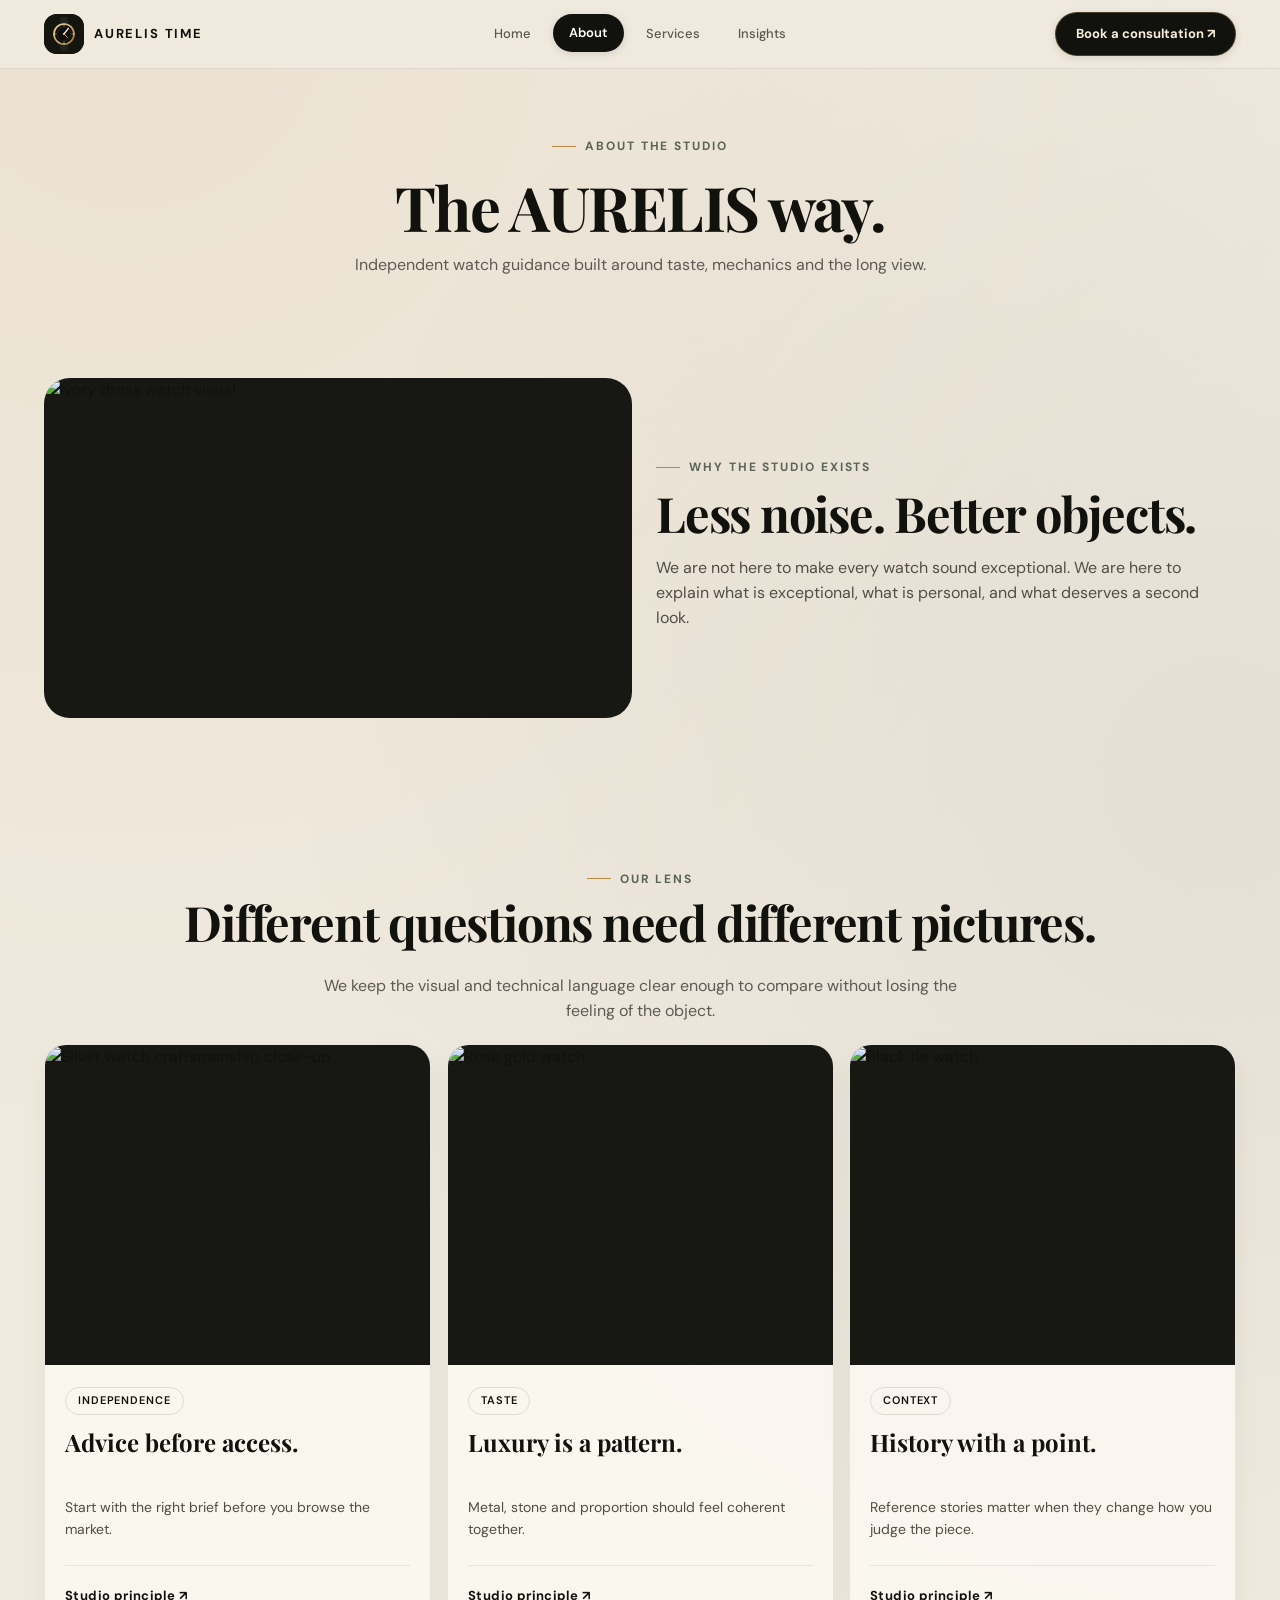
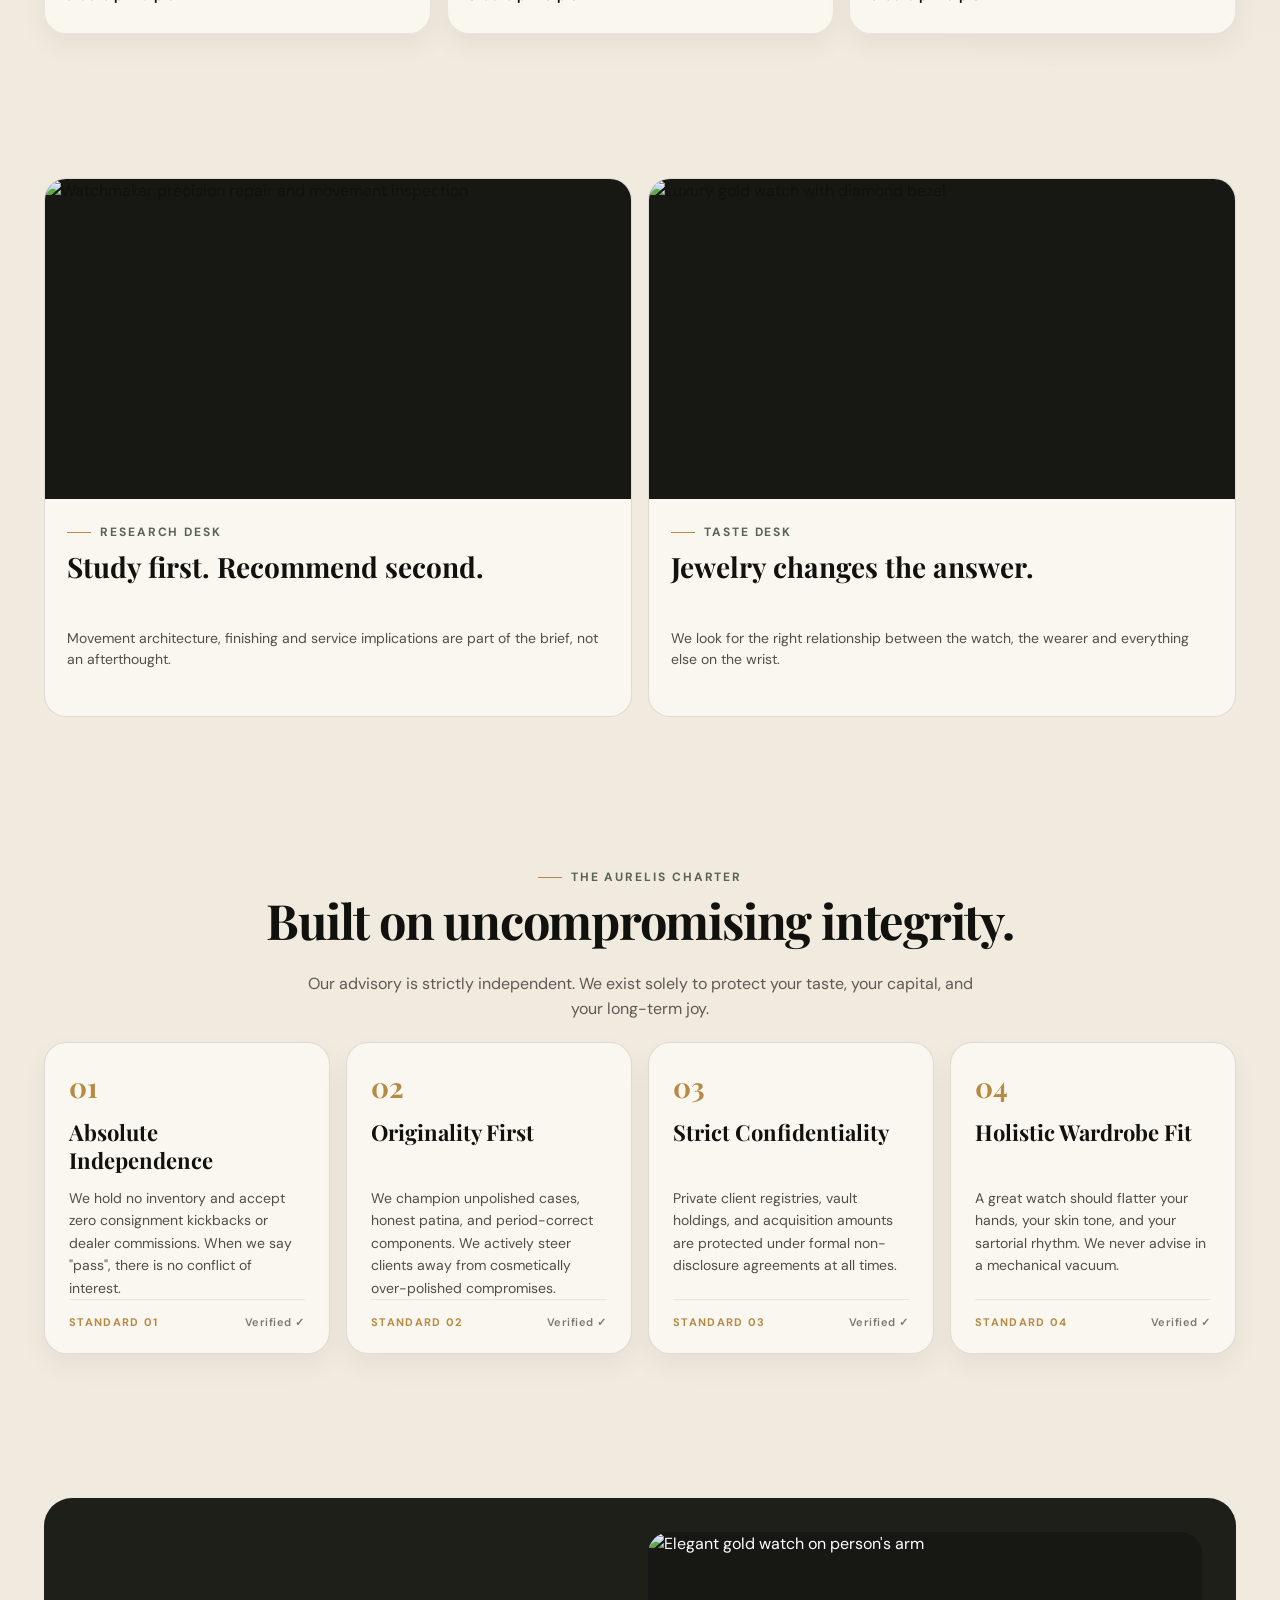
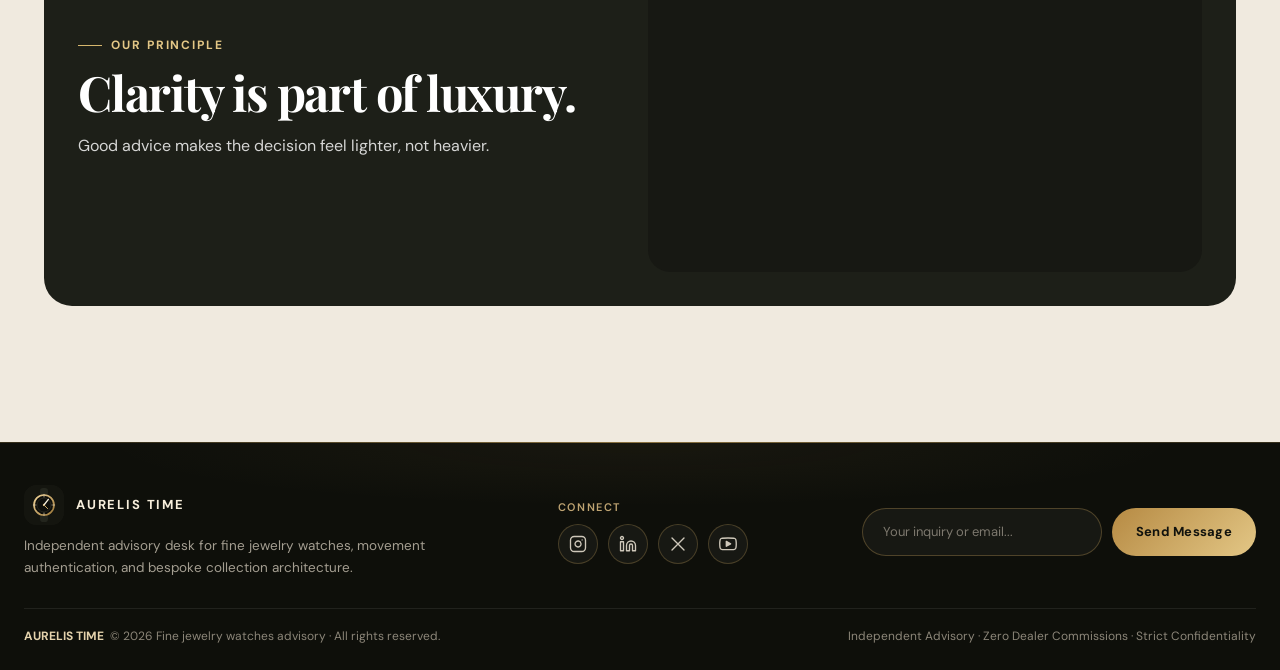
==== commit a1855048: "fixedimagess" ====
--- a/about.html
+++ b/about.html
@@ -59,8 +59,8 @@
             <div class="card-grid waterfall">
                 <article class="card">
                     <div class="image-wrap"><img
-                            src="https://images.pexels.com/photos/17572540/pexels-photo-17572540.jpeg?auto=compress&cs=tinysrgb&w=800"
-                            alt="Brushed steel watch" loading="lazy" decoding="async"></div>
+                            src="https://images.pexels.com/photos/5656590/pexels-photo-5656590.jpeg?auto=compress&cs=tinysrgb&w=800"
+                            alt="Silver watch craftsmanship close-up" loading="lazy" decoding="async"></div>
                     <div class="card-body"><span class="chip">Independence</span>
                         <h3>Advice before access.</h3>
                         <p>Start with the right brief before you browse the market.</p>
@@ -93,8 +93,8 @@
             <div class="split">
                 <article class="split-panel">
                     <div class="image-wrap"><img
-                            src="https://images.pexels.com/photos/8327807/pexels-photo-8327807.jpeg?auto=compress&cs=tinysrgb&w=800"
-                            alt="Atelier watchmaker tools" loading="lazy" decoding="async"></div>
+                            src="https://images.pexels.com/photos/8327686/pexels-photo-8327686.jpeg?auto=compress&cs=tinysrgb&w=800"
+                            alt="Watchmaker precision repair and movement inspection" loading="lazy" decoding="async"></div>
                     <div class="copy">
                         <div class="eyebrow">Research desk</div>
                         <h3>Study first. Recommend second.</h3>
@@ -104,8 +104,8 @@
                 </article>
                 <article class="split-panel">
                     <div class="image-wrap"><img
-                            src="https://images.pexels.com/photos/32025019/pexels-photo-32025019.jpeg?auto=compress&cs=tinysrgb&w=800"
-                            alt="Gemset watch visual" loading="lazy" decoding="async"></div>
+                            src="https://images.pexels.com/photos/33889654/pexels-photo-33889654.jpeg?auto=compress&cs=tinysrgb&w=800"
+                            alt="Luxury gold watch with diamond bezel" loading="lazy" decoding="async"></div>
                     <div class="copy">
                         <div class="eyebrow">Taste desk</div>
                         <h3>Jewelry changes the answer.</h3>
@@ -166,8 +166,8 @@
                         <h2>Clarity is part of luxury.</h2>
                         <p>Good advice makes the decision feel lighter, not heavier.</p>
                     </div><img
-                        src="https://images.pexels.com/photos/15997560/pexels-photo-15997560.jpeg?auto=compress&cs=tinysrgb&w=800"
-                        alt="Moonphase watch visual" loading="lazy" decoding="async">
+                        src="https://images.pexels.com/photos/30112370/pexels-photo-30112370.jpeg?auto=compress&cs=tinysrgb&w=800"
+                        alt="Elegant gold watch on person's arm" loading="lazy" decoding="async">
                 </div>
             </div>
         </section>
